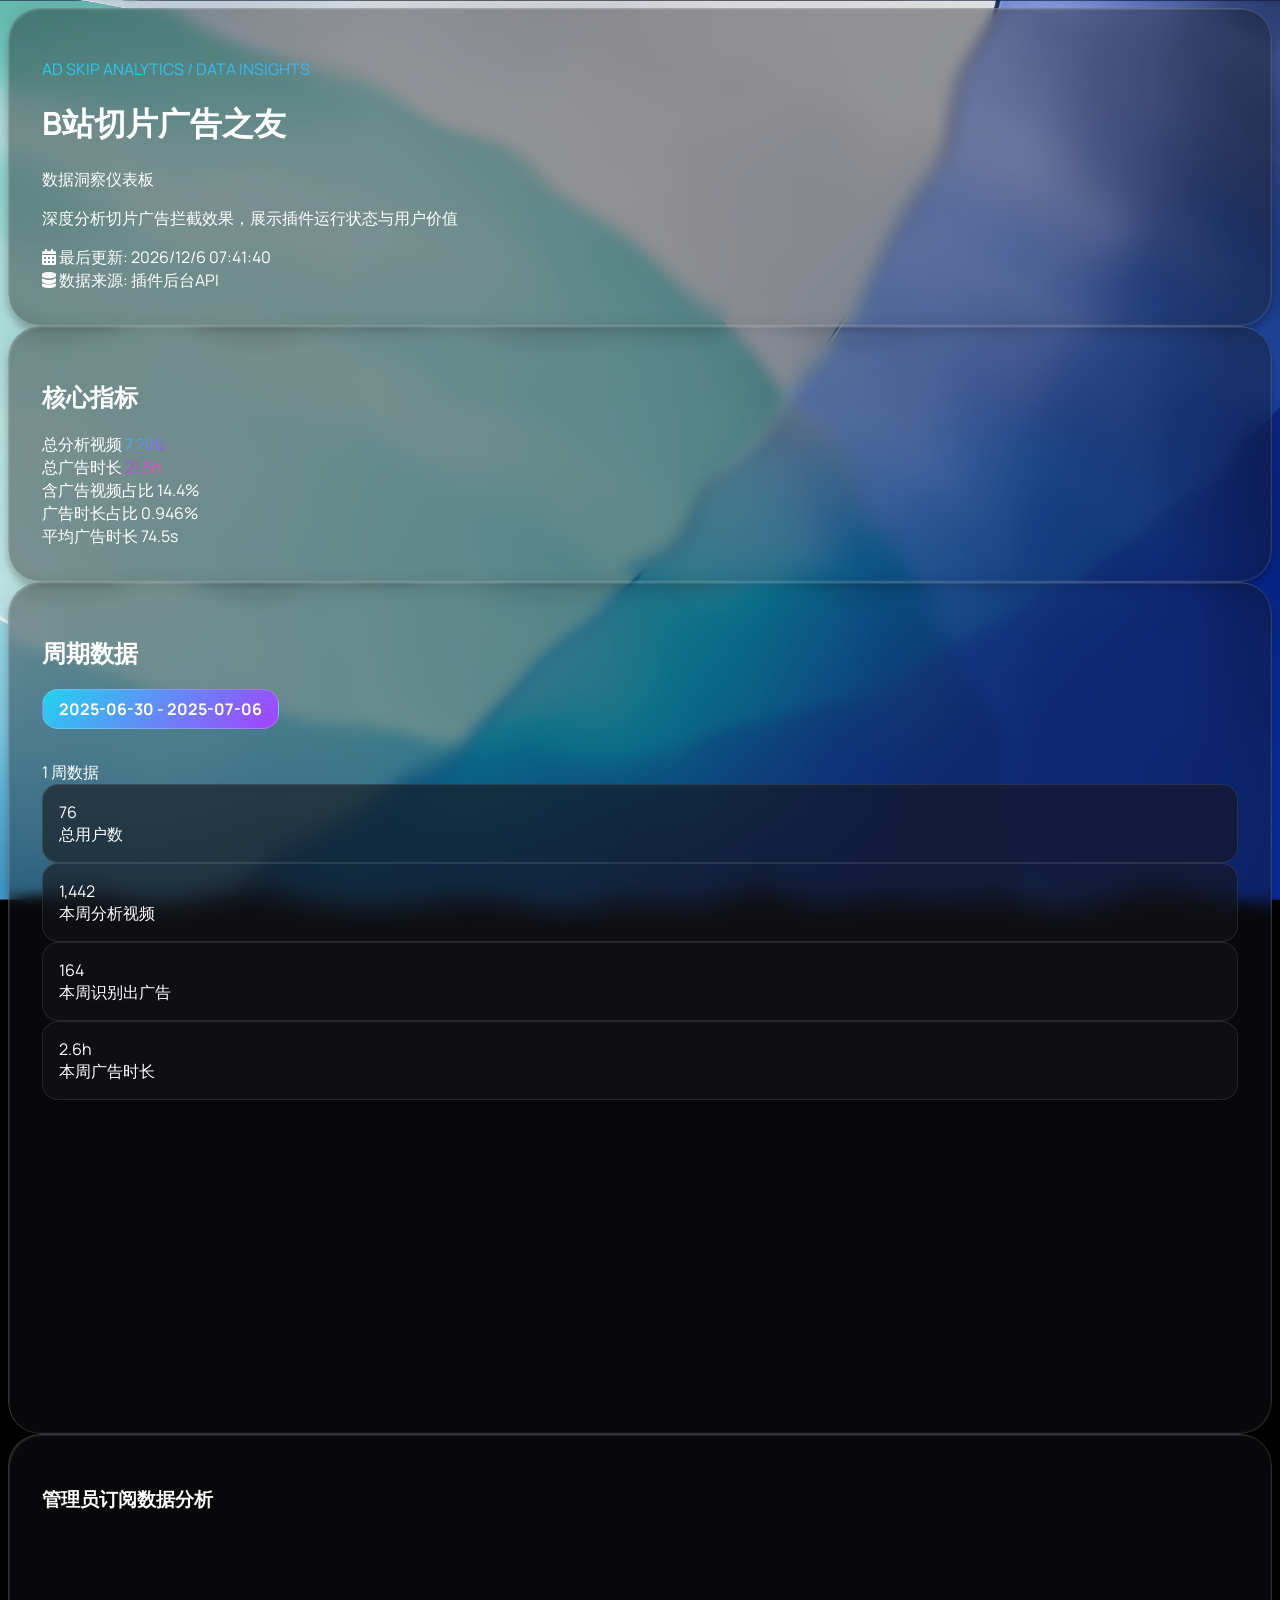
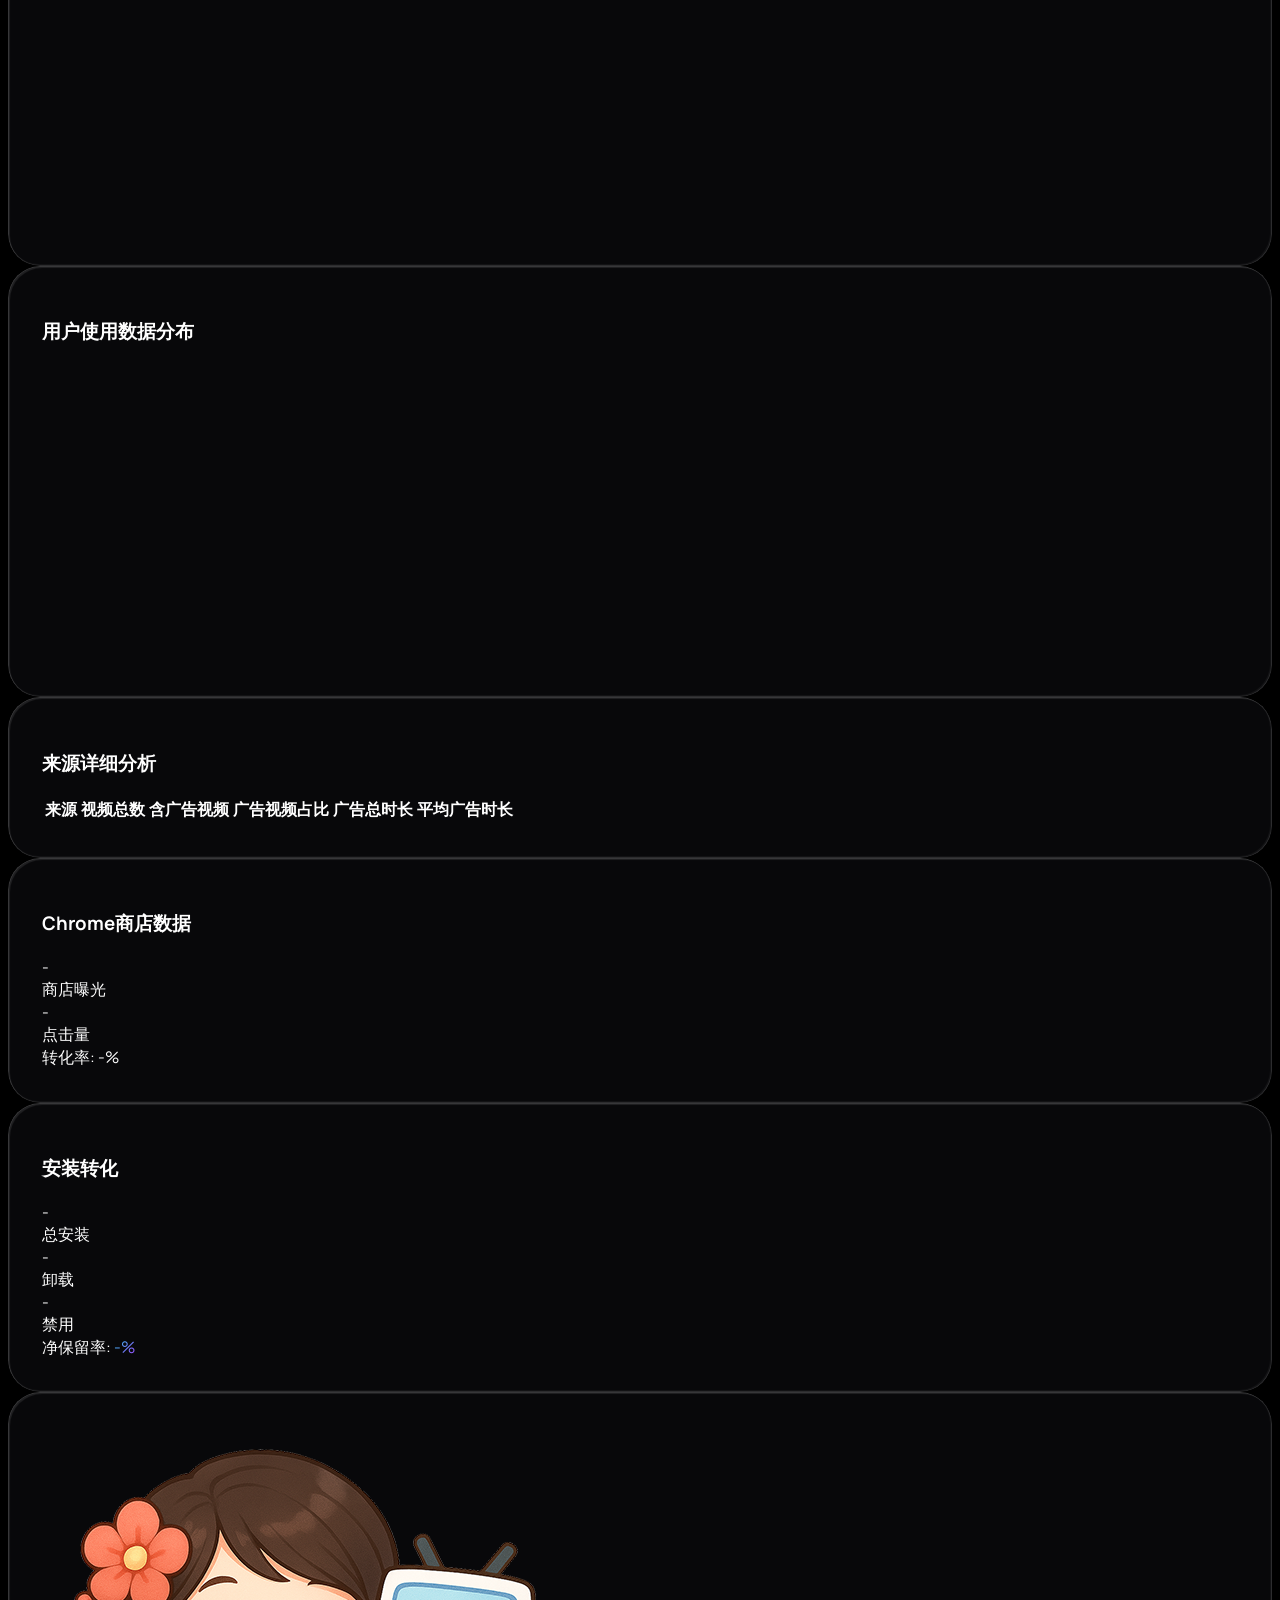
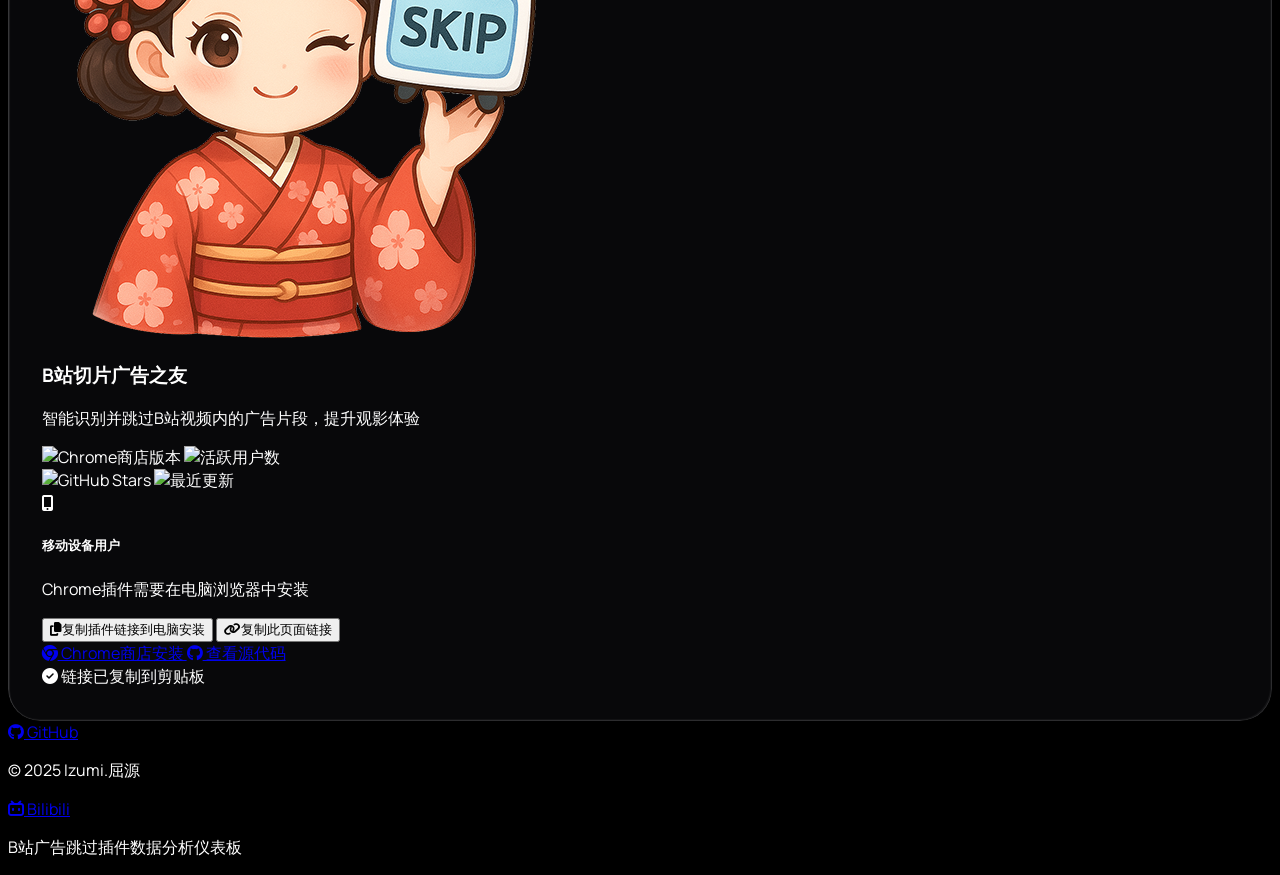
==== adskip_analyze.html @ 67aa92f1 "提交一个数据分析的初版网站" ====
<!DOCTYPE html>
<html lang="zh-CN">
<head>
    <meta charset="UTF-8">
    <meta name="viewport" content="width=device-width, initial-scale=1.0">
    <title>B站广告跳过插件 - 数据分析仪表板</title>
    <meta name="description" content="B站广告跳过插件的数据分析与效果展示">
    <!-- For modern browsers and tab icons -->
    <link rel="icon" href="head.png" type="image/png">

    <!-- For iOS "Add to Home Screen" -->
    <link rel="apple-touch-icon" href="head.png">

    <!-- Google Fonts: Manrope -->
    <link rel="preconnect" href="https://fonts.googleapis.com">
    <link rel="preconnect" href="https://fonts.gstatic.com" crossorigin>
    <link href="https://fonts.googleapis.com/css2?family=Manrope:wght@400;700;800&display=swap" rel="stylesheet">

    <!-- TailwindCSS 3.0+ CDN -->
    <script src="https://cdn.tailwindcss.com"></script>

    <!-- Font Awesome 6.4.0 -->
    <link rel="stylesheet" href="https://cdnjs.cloudflare.com/ajax/libs/font-awesome/6.4.0/css/all.min.css">

    <!-- Apache ECharts 5 -->
    <script src="https://cdn.jsdelivr.net/npm/echarts@5.6.0/dist/echarts.min.js"></script>

    <style>
        /* --- Base Styles & Theme --- */
        :root {
            --apple-gradient: linear-gradient(135deg, #22D3EE 0%, #A541FF 100%);
            --apple-gradient-alt: linear-gradient(135deg, #A541FF 0%, #FF54A2 100%);
        }

        html {
            scroll-behavior: smooth;
        }

        body {
            font-family: 'Manrope', 'PingFang SC', 'Microsoft YaHei', sans-serif;
            background-color: #000;
            color: #fff;
            background-image: url('media/Comfy-UI-Output-4-1.png');
            background-size: cover;
            background-position: center center;
            background-attachment: fixed;
            overflow-x: hidden;
        }

        /* Gradient Text */
        .gradient-text {
            background: var(--apple-gradient);
            -webkit-background-clip: text;
            background-clip: text;
            -webkit-text-fill-color: transparent;
        }
        .gradient-text-alt {
            background: var(--apple-gradient-alt);
            -webkit-background-clip: text;
            background-clip: text;
            -webkit-text-fill-color: transparent;
        }

        /* --- Liquid Glass Card Styles --- */
        .liquidGlass-wrapper {
            position: relative;
            display: flex;
            overflow: hidden;
            padding: 0.6rem;
            border-radius: 2rem;
            box-shadow: 0 6px 6px rgba(0, 0, 0, 0.2), 0 0 20px rgba(0, 0, 0, 0.1);
            transition: all 0.4s cubic-bezier(0.175, 0.885, 0.32, 1.5);
            height: 100%;
        }

        /* 仅对插件下载区域添加点击指针 */
        .liquidGlass-wrapper.clickable {
            cursor: pointer;
        }

        .liquidGlass-wrapper:hover {
            transform: scale(1.02);
            box-shadow: 0 10px 10px rgba(0, 0, 0, 0.2), 0 0 40px rgba(0, 0, 0, 0.1);
        }

        .liquidGlass-effect {
            position: absolute;
            z-index: 0;
            inset: 0;
            backdrop-filter: blur(8px);
            filter: url(#glass-distortion);
        }

        .liquidGlass-tint {
            position: absolute;
            z-index: 1;
            inset: 0;
            background: rgba(20, 20, 25, 0.4);
            border: 1px solid rgba(255, 255, 255, 0.1);
            border-radius: inherit;
        }

        .liquidGlass-shine {
            position: absolute;
            z-index: 2;
            inset: 0;
            border-radius: inherit;
            box-shadow: inset 2px 2px 1px 0 rgba(255, 255, 255, 0.1), inset -1px -1px 1px 1px rgba(255, 255, 255, 0.05);
        }

        .liquidGlass-content {
            position: relative;
            z-index: 3;
            width: 100%;
            padding: 1.5rem;
        }

        /* Chart Container */
        .chart-container {
            position: relative;
            height: 300px;
            width: 100%;
        }

        /* Custom Scrollbar */
        ::-webkit-scrollbar {
            width: 8px;
        }
        ::-webkit-scrollbar-track {
            background: rgba(0,0,0,0.2);
        }
        ::-webkit-scrollbar-thumb {
            background: rgba(255, 255, 255, 0.2);
            border-radius: 4px;
        }
        ::-webkit-scrollbar-thumb:hover {
            background: rgba(255, 255, 255, 0.3);
        }

        /* Week Timeline */
        .week-timeline {
            display: flex;
            align-items: center;
            gap: 1rem;
            margin-bottom: 2rem;
        }

        .week-item {
            padding: 0.5rem 1rem;
            border-radius: 1rem;
            cursor: pointer;
            transition: all 0.3s ease;
            background: rgba(255, 255, 255, 0.1);
            border: 1px solid rgba(255, 255, 255, 0.2);
        }

        .week-item.active {
            background: var(--apple-gradient);
            color: white;
            font-weight: bold;
        }

        .week-item:hover {
            background: rgba(255, 255, 255, 0.2);
        }

        /* Insights */
        .insight-card {
            background: rgba(20, 20, 25, 0.6);
            border: 1px solid rgba(255, 255, 255, 0.1);
            border-radius: 1rem;
            padding: 1rem;
            backdrop-filter: blur(10px);
        }
    </style>
</head>
<body class="antialiased">
    <!-- SVG Filter for Glass Effect -->
    <svg style="display: none">
        <filter id="glass-distortion">
            <feTurbulence type="fractalNoise" baseFrequency="0.01 0.01" numOctaves="1" seed="5"/>
            <feGaussianBlur stdDeviation="3" result="softMap"/>
            <feDisplacementMap in="SourceGraphic" in2="softMap" scale="50" xChannelSelector="R" yChannelSelector="G"/>
        </filter>
    </svg>

    <!-- Main Container -->
    <main class="w-full min-h-screen p-4 sm:p-6 md:p-8">
        <div class="max-w-screen-2xl mx-auto">

            <!-- Bento Grid Layout -->
            <div class="grid grid-cols-12 gap-6 auto-rows-[minmax(100px,_auto)]">

                <!-- Hero Section -->
                <div class="col-span-12 md:col-span-8">
                    <div class="liquidGlass-wrapper">
                        <div class="liquidGlass-effect"></div>
                        <div class="liquidGlass-tint"></div>
                        <div class="liquidGlass-shine"></div>
                        <div class="liquidGlass-content flex flex-col justify-center">
                            <p class="font-bold gradient-text text-lg">AD SKIP ANALYTICS / DATA INSIGHTS</p>
                            <h1 class="text-4xl md:text-6xl font-extrabold my-4 tracking-tighter">B站切片广告之友</h1>
                            <p class="text-xl md:text-2xl font-bold text-white/80">数据洞察仪表板</p>
                            <p class="mt-4 text-white/60 text-base leading-relaxed">
                                深度分析切片广告拦截效果，展示插件运行状态与用户价值
                            </p>
                            <div class="mt-6 flex flex-wrap gap-4 text-sm text-white/70">
                                <div class="flex items-center">
                                    <i class="fas fa-calendar-alt mr-2"></i>
                                    <span>最后更新: <span id="last-update"></span></span>
                                </div>
                                <div class="flex items-center">
                                    <i class="fas fa-database mr-2"></i>
                                    <span>数据来源: 插件后台API</span>
                                </div>
                            </div>
                        </div>
                    </div>
                </div>

                <!-- Key Metrics Summary -->
                <div class="col-span-12 md:col-span-4">
                    <div class="liquidGlass-wrapper">
                        <div class="liquidGlass-effect"></div>
                        <div class="liquidGlass-tint"></div>
                        <div class="liquidGlass-shine"></div>
                        <div class="liquidGlass-content">
                            <h2 class="text-2xl font-bold mb-4">核心指标</h2>
                            <div class="space-y-4">
                                <div class="flex justify-between items-center">
                                    <span class="text-white/70">总分析视频</span>
                                    <span class="text-2xl font-bold gradient-text" id="total-videos">-</span>
                                </div>
                                <div class="flex justify-between items-center">
                                    <span class="text-white/70">总广告时长</span>
                                    <span class="text-2xl font-bold gradient-text-alt" id="time-saved">-</span>
                                </div>
                                <div class="flex justify-between items-center">
                                    <span class="text-white/70">含广告视频占比</span>
                                    <span class="text-2xl font-bold text-red-400" id="ad-video-ratio">-</span>
                                </div>
                                <div class="flex justify-between items-center">
                                    <span class="text-white/70">广告时长占比</span>
                                    <span class="text-2xl font-bold text-orange-400" id="ad-time-ratio">-</span>
                                </div>
                                <div class="flex justify-between items-center">
                                    <span class="text-white/70">平均广告时长</span>
                                    <span class="text-2xl font-bold text-white" id="avg-duration">-</span>
                                </div>
                            </div>
                        </div>
                    </div>
                </div>

                <!-- Week Timeline -->
                <div class="col-span-12">
                    <div class="liquidGlass-wrapper">
                        <div class="liquidGlass-effect"></div>
                        <div class="liquidGlass-tint"></div>
                        <div class="liquidGlass-shine"></div>
                        <div class="liquidGlass-content">
                            <h2 class="text-2xl font-bold mb-4">周期数据</h2>

                            <!-- Week Selection -->
                            <div class="flex items-center justify-between mb-4">
                                <div class="week-timeline" id="week-timeline">
                                    <!-- Week items will be generated by JavaScript -->
                                </div>
                                <div class="text-sm text-white/60">
                                    <span id="total-weeks-info">-</span> 周数据
                                </div>
                            </div>

                            <!-- Weekly Metrics -->
                            <div class="grid grid-cols-1 md:grid-cols-4 gap-4 mb-6">
                                <div class="insight-card text-center">
                                    <div class="text-2xl font-bold text-cyan-300" id="current-users">-</div>
                                    <div class="text-white/70 text-sm">总用户数</div>
                                </div>
                                <div class="insight-card text-center">
                                    <div class="text-2xl font-bold text-fuchsia-300" id="weekly-videos">-</div>
                                    <div class="text-white/70 text-sm">本周分析视频</div>
                                </div>
                                <div class="insight-card text-center">
                                    <div class="text-2xl font-bold text-amber-300" id="weekly-ads">-</div>
                                    <div class="text-white/70 text-sm">本周识别出广告</div>
                                </div>
                                <div class="insight-card text-center">
                                    <div class="text-2xl font-bold text-green-300" id="weekly-saved-time">-</div>
                                    <div class="text-white/70 text-sm">本周广告时长</div>
                                </div>
                            </div>

                            <!-- Weekly Trend Chart -->
                            <div class="chart-container" id="weeklyTrendChart" style="height: 300px;">
                                <!-- Chart will be generated by JavaScript -->
                            </div>
                        </div>
                    </div>
                </div>

                <!-- Sources Analysis Chart -->
                <div class="col-span-12 md:col-span-8">
                    <div class="liquidGlass-wrapper">
                        <div class="liquidGlass-effect"></div>
                        <div class="liquidGlass-tint"></div>
                        <div class="liquidGlass-shine"></div>
                        <div class="liquidGlass-content">
                            <h3 class="text-2xl font-bold mb-4">管理员订阅数据分析</h3>
                            <div class="chart-container">
                                <div id="sourceChart" style="width: 100%; height: 300px;"></div>
                            </div>
                        </div>
                    </div>
                </div>

                <!-- Ad Distribution -->
                <div class="col-span-12 md:col-span-4">
                    <div class="liquidGlass-wrapper">
                        <div class="liquidGlass-effect"></div>
                        <div class="liquidGlass-tint"></div>
                        <div class="liquidGlass-shine"></div>
                        <div class="liquidGlass-content">
                            <h3 class="text-2xl font-bold mb-4">用户使用数据分布</h3>
                            <div class="chart-container">
                                <div id="adDistributionChart" style="width: 100%; height: 300px;"></div>
                            </div>
                        </div>
                    </div>
                </div>

                <!-- Source Details Table -->
                <div class="col-span-12">
                    <div class="liquidGlass-wrapper">
                        <div class="liquidGlass-effect"></div>
                        <div class="liquidGlass-tint"></div>
                        <div class="liquidGlass-shine"></div>
                        <div class="liquidGlass-content">
                            <h3 class="text-2xl font-bold mb-4">来源详细分析</h3>

                            <!-- Desktop Table -->
                            <div class="hidden md:block overflow-x-auto">
                                <table class="w-full">
                                    <thead>
                                        <tr class="border-b border-white/20">
                                            <th class="text-left py-3 px-4 text-white/70 font-medium">来源</th>
                                            <th class="text-right py-3 px-4 text-white/70 font-medium">视频总数</th>
                                            <th class="text-right py-3 px-4 text-white/70 font-medium">含广告视频</th>
                                            <th class="text-right py-3 px-4 text-white/70 font-medium">广告视频占比</th>
                                            <th class="text-right py-3 px-4 text-white/70 font-medium">广告总时长</th>
                                            <th class="text-right py-3 px-4 text-white/70 font-medium">平均广告时长</th>
                                        </tr>
                                    </thead>
                                    <tbody id="source-table-body">
                                        <!-- Table data will be generated by JavaScript -->
                                    </tbody>
                                </table>
                            </div>

                            <!-- Mobile Cards -->
                            <div class="md:hidden space-y-4" id="source-cards-mobile">
                                <!-- Mobile cards will be generated by JavaScript -->
                            </div>
                        </div>
                    </div>
                </div>

                <!-- Operations Data -->
                <div class="col-span-12 md:col-span-6">
                    <div class="liquidGlass-wrapper">
                        <div class="liquidGlass-effect"></div>
                        <div class="liquidGlass-tint"></div>
                        <div class="liquidGlass-shine"></div>
                        <div class="liquidGlass-content">
                            <h3 class="text-2xl font-bold mb-4">Chrome商店数据</h3>
                            <div class="grid grid-cols-2 gap-4">
                                <div class="text-center">
                                    <div class="text-3xl font-bold text-cyan-300" id="store-impressions">-</div>
                                    <div class="text-white/70 text-sm">商店曝光</div>
                                </div>
                                <div class="text-center">
                                    <div class="text-3xl font-bold text-fuchsia-300" id="store-clicks">-</div>
                                    <div class="text-white/70 text-sm">点击量</div>
                                    <div class="text-xs text-white/50 mt-1" id="click-rate">转化率: -%</div>
                                </div>
                            </div>
                        </div>
                    </div>
                </div>

                <!-- Installation Data -->
                <div class="col-span-12 md:col-span-6">
                    <div class="liquidGlass-wrapper">
                        <div class="liquidGlass-effect"></div>
                        <div class="liquidGlass-tint"></div>
                        <div class="liquidGlass-shine"></div>
                        <div class="liquidGlass-content">
                            <h3 class="text-2xl font-bold mb-4">安装转化</h3>
                            <div class="grid grid-cols-3 gap-4">
                                <div class="text-center">
                                    <div class="text-2xl font-bold text-green-400" id="total-installs">-</div>
                                    <div class="text-white/70 text-xs">总安装</div>
                                </div>
                                <div class="text-center">
                                    <div class="text-2xl font-bold text-red-400" id="total-uninstalls">-</div>
                                    <div class="text-white/70 text-xs">卸载</div>
                                </div>
                                <div class="text-center">
                                    <div class="text-2xl font-bold text-yellow-400" id="total-disabled">-</div>
                                    <div class="text-white/70 text-xs">禁用</div>
                                </div>
                            </div>
                            <div class="mt-4 text-center">
                                <div class="text-lg font-bold text-white">净保留率: <span class="gradient-text" id="retention-rate">-%</span></div>
                            </div>
                        </div>
                    </div>
                </div>

                <!-- Plugin Download Section -->
                <div class="col-span-12">
                    <div class="liquidGlass-wrapper clickable">
                        <div class="liquidGlass-effect"></div>
                        <div class="liquidGlass-tint"></div>
                        <div class="liquidGlass-shine"></div>
                        <div class="liquidGlass-content">
                            <div class="grid grid-cols-1 lg:grid-cols-2 gap-8 items-center">
                                <!-- Plugin Icon & Info -->
                                <div class="flex flex-col lg:flex-row lg:items-start gap-6">
                                    <!-- Icon -->
                                    <div class="flex-shrink-0 text-center lg:text-left">
                                        <img src="adskip.png" alt="B站切片广告之友插件图标" class="w-24 h-24 mx-auto lg:mx-0 rounded-lg shadow-lg">
                                    </div>

                                    <!-- Text Content -->
                                    <div class="flex-1 text-center lg:text-left">
                                        <h3 class="text-2xl font-bold text-white mb-2">B站切片广告之友</h3>
                                        <p class="text-white/70 text-base mb-4">智能识别并跳过B站视频内的广告片段，提升观影体验</p>

                                        <!-- Dynamic Badges -->
                                        <div class="flex flex-wrap justify-center lg:justify-start gap-2 mb-3">
                                            <img src="https://img.shields.io/chrome-web-store/v/dicbndgaokkkafcehlfmkllbipeekfhi?label=版本&color=blue&style=flat-square" alt="Chrome商店版本" class="h-5 opacity-80">
                                            <img src="https://img.shields.io/chrome-web-store/users/dicbndgaokkkafcehlfmkllbipeekfhi?label=用户&color=green&style=flat-square" alt="活跃用户数" class="h-5 opacity-80">
                                        </div>
                                        <div class="flex flex-wrap justify-center lg:justify-start gap-2">
                                            <img src="https://img.shields.io/github/stars/OtokoNoIzumi/adskip?color=yellow&label=Stars&style=flat-square" alt="GitHub Stars" class="h-5 opacity-80">
                                            <img src="https://img.shields.io/github/last-commit/OtokoNoIzumi/adskip?label=更新&color=blue&style=flat-square" alt="最近更新" class="h-5 opacity-80">
                                        </div>
                                    </div>
                                </div>

                                <!-- Download Actions -->
                                <div class="space-y-4 max-w-md mx-auto lg:mx-0">
                                    <!-- Mobile Guide -->
                                    <div id="mobile-guide" class="hidden p-4 bg-blue-500/20 border border-blue-400/30 rounded-xl">
                                        <div class="flex items-start">
                                            <i class="fas fa-mobile-alt text-blue-400 mt-1 mr-3"></i>
                                            <div class="flex-1">
                                                <h5 class="font-semibold text-blue-300 mb-2">移动设备用户</h5>
                                                <p class="text-sm text-blue-200 mb-3">Chrome插件需要在电脑浏览器中安装</p>
                                                <div class="space-y-2">
                                                    <button onclick="copyPluginURL()" class="w-full text-left text-sm text-blue-300 hover:text-blue-200 transition-colors">
                                                        <i class="fas fa-copy mr-2"></i>复制插件链接到电脑安装
                                                    </button>
                                                    <button onclick="copyCurrentURL()" class="w-full text-left text-sm text-blue-300 hover:text-blue-200 transition-colors">
                                                        <i class="fas fa-link mr-2"></i>复制此页面链接
                                                    </button>
                                                </div>
                                            </div>
                                        </div>
                                    </div>

                                    <!-- Download Buttons -->
                                    <div class="space-y-3">
                                        <a href="https://chromewebstore.google.com/detail/dicbndgaokkkafcehlfmkllbipeekfhi?utm_source=adskip-data" target="_blank"
                                           class="w-full flex items-center justify-center px-6 py-3 bg-gradient-to-r from-blue-500 to-purple-600 text-white rounded-xl font-medium transition-all duration-300 hover:scale-105 hover:shadow-lg">
                                            <i class="fab fa-chrome mr-3"></i>
                                            Chrome商店安装
                                        </a>
                                        <a href="https://github.com/OtokoNoIzumi/adskip" target="_blank"
                                           class="w-full flex items-center justify-center px-6 py-3 bg-white/10 border border-white/20 text-white rounded-xl font-medium transition-all duration-300 hover:bg-white/20 hover:scale-105">
                                            <i class="fab fa-github mr-3"></i>
                                            查看源代码
                                        </a>
                                    </div>

                                    <!-- Success Message -->
                                    <div id="copy-success" class="hidden p-3 bg-green-500/20 border border-green-400/30 rounded-lg text-center">
                                        <i class="fas fa-check-circle text-green-400 mr-2"></i>
                                        <span class="text-green-300 text-sm">链接已复制到剪贴板</span>
                                    </div>
                                </div>
                            </div>
                        </div>
                    </div>
                </div>

                <!-- Footer -->
                <div class="col-span-12 mt-8 text-center text-white/50">
                    <div class="flex justify-center items-center space-x-6">
                        <a href="https://otokonoizumi.github.io" target="_blank" class="hover:text-white transition-colors">
                            <i class="fab fa-github mr-1"></i> GitHub
                        </a>
                        <p>&copy; 2025 Izumi.屈源</p>
                        <a href="https://space.bilibili.com/82205" target="_blank" class="hover:text-white transition-colors">
                            <i class="fab fa-bilibili mr-1"></i> Bilibili
                        </a>
                    </div>
                    <p class="text-sm mt-2">B站广告跳过插件数据分析仪表板</p>
                </div>
            </div>
        </div>
    </main>

        <script>
        // 全局数据存储
        let globalData = null;
        let currentWeekIndex = 0;

        // 加载数据配置文件
        async function loadData() {
            try {
                const response = await fetch('adskip_data.json');
                const data = await response.json();
                globalData = data;
                initializeDashboard();
            } catch (error) {
                console.error('Failed to load data:', error);
                // 如果加载失败，使用fallback数据
                globalData = getFallbackData();
                initializeDashboard();
            }
        }

        // 备用数据（防止JSON文件加载失败）
        function getFallbackData() {
            return {
                metadata: {
                    lastUpdated: new Date().toISOString(),
                    currentWeek: "2025-06-30",
                    totalWeeks: 1,
                    description: "B站广告跳过插件数据分析"
                },
                overview: {
                    totalAnalyzedVideos: 7206,
                    totalAdDuration: 77529,
                    totalVideoDuration: 8193118,
                    totalAdVideos: 1040,
                    adTimeRatio: 0.009462697839821177,
                    adVideoRatio: 0.1443241742991951,
                    avgAdDurationPerVideo: 74.54711538461538
                },
                operations: {
                    chromeStore: { impressions: 2789, clicks: 60, clickRate: 0.022 },
                    distribution: { totalClicks: 244, totalInstalls: 122, totalUninstalls: 19, totalDisabled: 13, installRate: 0.50, uninstallRate: 0.156, disableRate: 0.107 }
                },
                weeks: [
                    {
                        weekStart: "2025-06-30",
                        weekEnd: "2025-07-06",
                        users: { totalUsers: 76, totalChurnedUsers: 31, weeklyNewUsers: 8, weeklyChurnedUsers: 6, lowActiveUsers: 12, activeUsers: 33, freeUsers: 71, paidUsers: 4, invitedUsers: 1 },
                        requests: { weeklyTotalRequests: 82, weeklyCacheHits: 8, weeklyCacheUtilization: 0.0975609756097561, weeklyTotalRejections: 15, weeklyUniqueUsers: 14, weeklyUniqueVideos: 81 },
                        analysis: { weeklyVideosAnalyzed: 1442, weeklyAdDuration: 9316, weeklyVideoDuration: 1952242, weeklyAdVideos: 164, weeklyAdTimeRatio: 0.0047719493792265505, weeklyAdVideoRatio: 0.11373092926490985, weeklyAvgAdDuration: 56.80487804878049 }
                    }
                ],
                sources: [
                    { name: "total", displayName: "用户使用", videos: 7206, adDuration: 77529, avgDuration: 10.75, adVideos: 1040, adRatio: 0.1443241742991951, avgAdDuration: 74.55, description: "用户实际使用插件时的数据汇总" },
                    { name: "favorites", displayName: "我的收藏夹", videos: 241, adDuration: 1317, avgDuration: 5.46, adVideos: 26, adRatio: 0.108, avgAdDuration: 50.65, description: "用户收藏夹内视频的广告分析" },
                    { name: "dynamic", displayName: "我的关注动态", videos: 1150, adDuration: 6875, avgDuration: 5.98, adVideos: 51, adRatio: 0.044, avgAdDuration: 134.80, description: "关注用户动态中视频的广告分析" },
                    { name: "homepage", displayName: "我的首页推送", videos: 813, adDuration: 12483, avgDuration: 15.35, adVideos: 165, adRatio: 0.203, avgAdDuration: 75.65, description: "首页推荐视频的广告分析" }
                ],
                insights: { topAdSource: "homepage", cleanestSource: "dynamic", averageAdDuration: 74.55, totalTimeSaved: 21.54, userSatisfaction: 0.85 }
            };
        }

        // 初始化仪表板
        function initializeDashboard() {
            updateLastUpdateTime();
            updateOverviewMetrics();
            generateWeekTimeline();
            updateWeeklyMetrics();
            initializeCharts();
            generateSourceTable();
            updateOperationsData();
            initMobileDetection();
        }

        // 更新最后更新时间
        function updateLastUpdateTime() {
            const lastUpdateElement = document.getElementById('last-update');
            if (lastUpdateElement) {
                const date = new Date(globalData.metadata.lastUpdated);
                lastUpdateElement.textContent = date.toLocaleString('zh-CN');
            }
        }

        // 更新概览指标
        function updateOverviewMetrics() {
            const overview = globalData.overview;

            document.getElementById('total-videos').textContent = overview.totalAnalyzedVideos.toLocaleString();
            document.getElementById('time-saved').textContent = (overview.totalAdDuration / 3600).toFixed(1) + 'h';
            document.getElementById('ad-video-ratio').textContent = (overview.adVideoRatio * 100).toFixed(1) + '%';
            document.getElementById('ad-time-ratio').textContent = (overview.adTimeRatio * 100).toFixed(3) + '%';
            document.getElementById('avg-duration').textContent = overview.avgAdDurationPerVideo.toFixed(1) + 's';
        }

        // 生成周期时间线
        function generateWeekTimeline() {
            const timeline = document.getElementById('week-timeline');
            timeline.innerHTML = '';

            globalData.weeks.forEach((week, index) => {
                const weekItem = document.createElement('div');
                weekItem.className = `week-item ${index === currentWeekIndex ? 'active' : ''}`;
                weekItem.textContent = `${week.weekStart} - ${week.weekEnd}`;
                weekItem.onclick = () => selectWeek(index);
                timeline.appendChild(weekItem);
            });
        }

        // 选择周期
        function selectWeek(index) {
            currentWeekIndex = index;
            generateWeekTimeline();
            updateWeeklyMetrics();
        }

        // 更新周期指标
        function updateWeeklyMetrics() {
            const week = globalData.weeks[currentWeekIndex];
            if (!week) return;

            document.getElementById('current-users').textContent = week.users.totalUsers;
            document.getElementById('weekly-videos').textContent = week.analysis.weeklyVideosAnalyzed.toLocaleString();
            document.getElementById('weekly-ads').textContent = week.analysis.weeklyAdVideos;
            document.getElementById('weekly-saved-time').textContent = (week.analysis.weeklyAdDuration / 3600).toFixed(1) + 'h';

            // 更新总周数信息
            document.getElementById('total-weeks-info').textContent = globalData.weeks.length;
        }

        // 初始化图表
        function initializeCharts() {
            initSourceChart();
            initAdDistributionChart();
            initWeeklyTrendChart();
        }

        // 初始化来源分析图表
        function initSourceChart() {
            const chartDom = document.getElementById('sourceChart');
            const myChart = echarts.init(chartDom);

            // 过滤掉总数据，只显示具体来源的比例
            const filteredSources = globalData.sources.filter(s => s.name !== 'total');

            const option = {
                tooltip: {
                    trigger: 'axis',
                    axisPointer: { type: 'cross' },
                    backgroundColor: 'rgba(0,0,0,0.8)',
                    borderColor: '#555',
                    textStyle: { color: '#fff' },
                    formatter: function(params) {
                        let result = params[0].name + '<br/>';
                        params.forEach(param => {
                            const source = filteredSources[param.dataIndex];
                            if (param.seriesName === '广告占比') {
                                result += `${param.marker}${param.seriesName}: ${(source.adRatio * 100).toFixed(1)}%<br/>`;
                            } else {
                                result += `${param.marker}${param.seriesName}: ${param.value}<br/>`;
                            }
                        });
                        return result;
                    }
                },
                legend: {
                    data: ['视频数量', '含广告视频', '广告占比'],
                    textStyle: { color: '#fff' }
                },
                grid: {
                    left: '3%',
                    right: '4%',
                    bottom: '3%',
                    containLabel: true
                },
                xAxis: {
                    type: 'category',
                    data: filteredSources.map(s => s.displayName),
                    axisLabel: { color: '#fff' },
                    axisLine: { lineStyle: { color: '#555' } }
                },
                yAxis: [
                    {
                        type: 'value',
                        name: '视频数量',
                        nameTextStyle: { color: '#fff' },
                        axisLabel: { color: '#fff' },
                        axisLine: { lineStyle: { color: '#555' } },
                        splitLine: { lineStyle: { color: '#333' } }
                    },
                    {
                        type: 'value',
                        name: '广告占比 (%)',
                        nameTextStyle: { color: '#fff' },
                        axisLabel: {
                            color: '#fff',
                            formatter: '{value}%'
                        },
                        axisLine: { lineStyle: { color: '#555' } },
                        splitLine: { show: false }
                    }
                ],
                series: [
                    {
                        name: '视频数量',
                        type: 'bar',
                        yAxisIndex: 0,
                        data: filteredSources.map(s => s.videos),
                        itemStyle: {
                            color: new echarts.graphic.LinearGradient(0, 0, 0, 1, [
                                { offset: 0, color: '#22D3EE' },
                                { offset: 1, color: '#1B9CBB' }
                            ])
                        }
                    },
                    {
                        name: '含广告视频',
                        type: 'bar',
                        yAxisIndex: 0,
                        data: filteredSources.map(s => s.adVideos),
                        itemStyle: {
                            color: new echarts.graphic.LinearGradient(0, 0, 0, 1, [
                                { offset: 0, color: '#A541FF' },
                                { offset: 1, color: '#7C2AE8' }
                            ])
                        }
                    },
                    {
                        name: '广告占比',
                        type: 'line',
                        yAxisIndex: 1,
                        data: filteredSources.map(s => (s.adRatio * 100).toFixed(1)),
                        lineStyle: {
                            color: '#FF54A2',
                            width: 3
                        },
                        itemStyle: {
                            color: '#FF54A2'
                        },
                        symbol: 'circle',
                        symbolSize: 8
                    }
                ]
            };

            myChart.setOption(option);
            window.addEventListener('resize', myChart.resize);
        }

        // 初始化广告分布图表
        function initAdDistributionChart() {
            const chartDom = document.getElementById('adDistributionChart');
            const myChart = echarts.init(chartDom);

            const totalVideos = globalData.overview.totalAnalyzedVideos;
            const adVideos = globalData.overview.totalAdVideos;
            const cleanVideos = totalVideos - adVideos;

            const option = {
                tooltip: {
                    trigger: 'item',
                    backgroundColor: 'rgba(0,0,0,0.8)',
                    borderColor: '#555',
                    textStyle: { color: '#fff' },
                    formatter: function(params) {
                        return `${params.name}<br/>${params.marker}${params.value} 个视频 (${params.percent}%)`;
                    }
                },
                legend: {
                    orient: 'vertical',
                    left: '5%',
                    top: 'middle',
                    textStyle: {
                        color: '#fff',
                        fontSize: 14
                    },
                    itemGap: 15,
                    formatter: function(name) {
                        if (name === '含广告视频') {
                            return `${name}: ${((adVideos / totalVideos) * 100).toFixed(1)}%`;
                        } else {
                            return `${name}: ${((cleanVideos / totalVideos) * 100).toFixed(1)}%`;
                        }
                    }
                },
                series: [
                    {
                        name: '视频分布',
                        type: 'pie',
                        radius: ['40%', '70%'],
                        center: ['70%', '50%'],
                        avoidLabelOverlap: false,
                        itemStyle: {
                            borderRadius: 4,
                            borderColor: 'rgba(0,0,0,0.2)',
                            borderWidth: 1
                        },
                        label: {
                            show: false
                        },
                        emphasis: {
                            label: {
                                show: true,
                                fontSize: 16,
                                fontWeight: 'bold',
                                color: '#fff'
                            },
                            itemStyle: {
                                shadowBlur: 10,
                                shadowOffsetX: 0,
                                shadowColor: 'rgba(0, 0, 0, 0.5)'
                            }
                        },
                        labelLine: {
                            show: false
                        },
                        data: [
                            {
                                value: adVideos,
                                name: '含广告视频',
                                itemStyle: {
                                    color: new echarts.graphic.LinearGradient(0, 0, 0, 1, [
                                        { offset: 0, color: '#FF54A2' },
                                        { offset: 1, color: '#A541FF' }
                                    ])
                                }
                            },
                            {
                                value: cleanVideos,
                                name: '无广告视频',
                                itemStyle: {
                                    color: new echarts.graphic.LinearGradient(0, 0, 0, 1, [
                                        { offset: 0, color: '#22D3EE' },
                                        { offset: 1, color: '#1B9CBB' }
                                    ])
                                }
                            }
                        ]
                    }
                ]
            };

            myChart.setOption(option);
            window.addEventListener('resize', myChart.resize);
        }

                // 初始化周期趋势图表
        function initWeeklyTrendChart() {
            const chartContainer = document.getElementById('weeklyTrendChart');

            // 如果只有一条周数据，隐藏图表
            if (globalData.weeks.length <= 1) {
                chartContainer.style.display = 'none';
                return;
            }

            // 显示图表容器
            chartContainer.style.display = 'block';

            const chartDom = document.getElementById('weeklyTrendChart');
            const myChart = echarts.init(chartDom);

            const weeks = globalData.weeks.map(week => `${week.weekStart.substring(5)}`);

            const option = {
                tooltip: {
                    trigger: 'axis',
                    backgroundColor: 'rgba(0,0,0,0.8)',
                    borderColor: '#555',
                    textStyle: { color: '#fff' }
                },
                legend: {
                    data: ['活跃用户', '分析视频', '拦截广告'],
                    textStyle: { color: '#fff' },
                    top: 10
                },
                grid: {
                    left: '3%',
                    right: '4%',
                    bottom: '3%',
                    top: '15%',
                    containLabel: true
                },
                xAxis: {
                    type: 'category',
                    data: weeks,
                    axisLabel: { color: '#fff' },
                    axisLine: { lineStyle: { color: '#555' } }
                },
                yAxis: [
                    {
                        type: 'value',
                        name: '用户/视频',
                        nameTextStyle: { color: '#fff' },
                        axisLabel: { color: '#fff' },
                        axisLine: { lineStyle: { color: '#555' } },
                        splitLine: { lineStyle: { color: '#333' } }
                    },
                    {
                        type: 'value',
                        name: '广告数',
                        nameTextStyle: { color: '#fff' },
                        axisLabel: { color: '#fff' },
                        axisLine: { lineStyle: { color: '#555' } },
                        splitLine: { show: false }
                    }
                ],
                series: [
                    {
                        name: '活跃用户',
                        type: 'line',
                        yAxisIndex: 0,
                        data: globalData.weeks.map(week => week.users.totalUsers),
                        lineStyle: { color: '#22D3EE', width: 3 },
                        itemStyle: { color: '#22D3EE' },
                        symbol: 'circle',
                        symbolSize: 6
                    },
                    {
                        name: '分析视频',
                        type: 'line',
                        yAxisIndex: 0,
                        data: globalData.weeks.map(week => Math.round(week.analysis.weeklyVideosAnalyzed / 10)), // 缩放显示
                        lineStyle: { color: '#A541FF', width: 3 },
                        itemStyle: { color: '#A541FF' },
                        symbol: 'circle',
                        symbolSize: 6
                    },
                    {
                        name: '拦截广告',
                        type: 'line',
                        yAxisIndex: 1,
                        data: globalData.weeks.map(week => week.analysis.weeklyAdVideos),
                        lineStyle: { color: '#FF54A2', width: 3 },
                        itemStyle: { color: '#FF54A2' },
                        symbol: 'circle',
                        symbolSize: 6
                    }
                ]
            };

            myChart.setOption(option);
            window.addEventListener('resize', myChart.resize);
        }

        // 生成来源分析表格
        function generateSourceTable() {
            const tableBody = document.getElementById('source-table-body');
            const mobileCards = document.getElementById('source-cards-mobile');

            tableBody.innerHTML = '';
            mobileCards.innerHTML = '';

            globalData.sources.forEach(source => {
                const adRatioColor = source.adRatio > 0.15 ? 'text-red-400' :
                                   source.adRatio > 0.08 ? 'text-yellow-400' : 'text-green-400';

                // Desktop Table Row
                const row = document.createElement('tr');
                row.className = 'border-b border-white/10 hover:bg-white/5';
                row.innerHTML = `
                    <td class="py-3 px-4 text-white font-medium">${source.displayName}</td>
                    <td class="py-3 px-4 text-white/70 text-right">${source.videos.toLocaleString()}</td>
                    <td class="py-3 px-4 text-white/70 text-right">${source.adVideos}</td>
                    <td class="py-3 px-4 text-right">
                        <span class="${adRatioColor} font-medium">${(source.adRatio * 100).toFixed(1)}%</span>
                    </td>
                    <td class="py-3 px-4 text-white/70 text-right">${Math.round(source.adDuration / 60)} 分钟</td>
                    <td class="py-3 px-4 text-white/70 text-right">${source.avgAdDuration.toFixed(1)} 秒</td>
                `;
                tableBody.appendChild(row);

                // Mobile Card
                const card = document.createElement('div');
                card.className = 'bg-white/5 border border-white/10 rounded-xl p-4';
                card.innerHTML = `
                    <div class="flex justify-between items-center mb-3">
                        <h3 class="text-lg font-bold text-white">${source.displayName}</h3>
                        <span class="px-2 py-1 text-xs ${adRatioColor} bg-white/10 rounded-full">
                            ${(source.adRatio * 100).toFixed(1)}% 广告率
                        </span>
                    </div>
                    <div class="grid grid-cols-2 gap-3 text-sm">
                        <div class="text-center">
                            <div class="text-white/50">视频总数</div>
                            <div class="text-lg font-bold text-white">${source.videos.toLocaleString()}</div>
                        </div>
                        <div class="text-center">
                            <div class="text-white/50">含广告视频</div>
                            <div class="text-lg font-bold text-white">${source.adVideos}</div>
                        </div>
                        <div class="text-center">
                            <div class="text-white/50">广告总时长</div>
                            <div class="text-lg font-bold text-white">${Math.round(source.adDuration / 60)}分钟</div>
                        </div>
                        <div class="text-center">
                            <div class="text-white/50">平均广告时长</div>
                            <div class="text-lg font-bold text-white">${source.avgAdDuration.toFixed(1)}秒</div>
                        </div>
                    </div>
                    <div class="mt-3 text-xs text-white/60">${source.description}</div>
                `;
                mobileCards.appendChild(card);
            });
        }

        // 更新运营数据
        function updateOperationsData() {
            const ops = globalData.operations;

            document.getElementById('store-impressions').textContent = ops.chromeStore.impressions.toLocaleString();
            document.getElementById('store-clicks').textContent = ops.chromeStore.clicks.toLocaleString();
            document.getElementById('click-rate').textContent = `转化率: ${(ops.chromeStore.clickRate * 100).toFixed(1)}%`;

            document.getElementById('total-installs').textContent = ops.distribution.totalInstalls.toLocaleString();
            document.getElementById('total-uninstalls').textContent = ops.distribution.totalUninstalls.toLocaleString();
            document.getElementById('total-disabled').textContent = ops.distribution.totalDisabled.toLocaleString();

            const retentionRate = ((ops.distribution.totalInstalls - ops.distribution.totalUninstalls - ops.distribution.totalDisabled) / ops.distribution.totalInstalls * 100).toFixed(1);
            document.getElementById('retention-rate').textContent = retentionRate + '%';
        }

                // 移动端检测和插件功能
        const PLUGIN_URL = 'https://chromewebstore.google.com/detail/dicbndgaokkkafcehlfmkllbipeekfhi?utm_source=adskip-data';

        // 检测是否为移动设备
        function isMobileDevice() {
            return /Android|webOS|iPhone|iPad|iPod|BlackBerry|IEMobile|Opera Mini/i.test(navigator.userAgent);
        }

        // 复制插件URL
        function copyPluginURL() {
            if (navigator.clipboard && window.isSecureContext) {
                navigator.clipboard.writeText(PLUGIN_URL).then(() => {
                    showCopySuccess();
                }).catch(() => {
                    fallbackCopyTextToClipboard(PLUGIN_URL);
                });
            } else {
                fallbackCopyTextToClipboard(PLUGIN_URL);
            }
        }

        // 复制当前页面URL
        function copyCurrentURL() {
            const currentURL = window.location.href;

            if (navigator.clipboard && window.isSecureContext) {
                navigator.clipboard.writeText(currentURL).then(() => {
                    showCopySuccess();
                }).catch(() => {
                    fallbackCopyTextToClipboard(currentURL);
                });
            } else {
                fallbackCopyTextToClipboard(currentURL);
            }
        }

        // 显示复制成功消息
        function showCopySuccess() {
            const successElement = document.getElementById('copy-success');
            if (successElement) {
                successElement.classList.remove('hidden');
                setTimeout(() => {
                    successElement.classList.add('hidden');
                }, 3000);
            }
        }

        // 备用复制方法（兼容旧浏览器）
        function fallbackCopyTextToClipboard(text) {
            const textArea = document.createElement("textarea");
            textArea.value = text;
            textArea.style.top = "0";
            textArea.style.left = "0";
            textArea.style.position = "fixed";
            textArea.style.opacity = "0";

            document.body.appendChild(textArea);
            textArea.focus();
            textArea.select();

            try {
                const successful = document.execCommand('copy');
                if (successful) {
                    showCopySuccess();
                }
            } catch (err) {
                console.error('复制失败:', err);
            }

            document.body.removeChild(textArea);
        }

        // 初始化移动端检测
        function initMobileDetection() {
            if (isMobileDevice()) {
                const mobileGuide = document.getElementById('mobile-guide');
                if (mobileGuide) {
                    mobileGuide.classList.remove('hidden');
                }
            }
        }

        // 处理插件区域点击事件
        function handlePluginAreaClick(event) {
            // 如果点击的是链接或按钮，不阻止默认行为
            if (event.target.tagName === 'A' || event.target.tagName === 'BUTTON' || event.target.closest('a') || event.target.closest('button')) {
                return;
            }

            // 如果是移动设备，显示/隐藏移动端指南
            if (isMobileDevice()) {
                const mobileGuide = document.getElementById('mobile-guide');
                if (mobileGuide) {
                    mobileGuide.classList.toggle('hidden');
                }
            } else {
                // 桌面设备直接跳转到Chrome商店
                window.open('https://chromewebstore.google.com/detail/dicbndgaokkkafcehlfmkllbipeekfhi?utm_source=adskip-data', '_blank');
            }
        }

        // 页面加载完成后初始化
        document.addEventListener('DOMContentLoaded', function() {
            // 为插件区域添加点击事件
            const pluginArea = document.querySelector('.liquidGlass-wrapper.clickable');
            if (pluginArea) {
                pluginArea.addEventListener('click', handlePluginAreaClick);
            }
        });

        // 页面加载时开始数据加载
        window.addEventListener('load', function() {
            loadData();
        });
    </script>
</body>
</html>
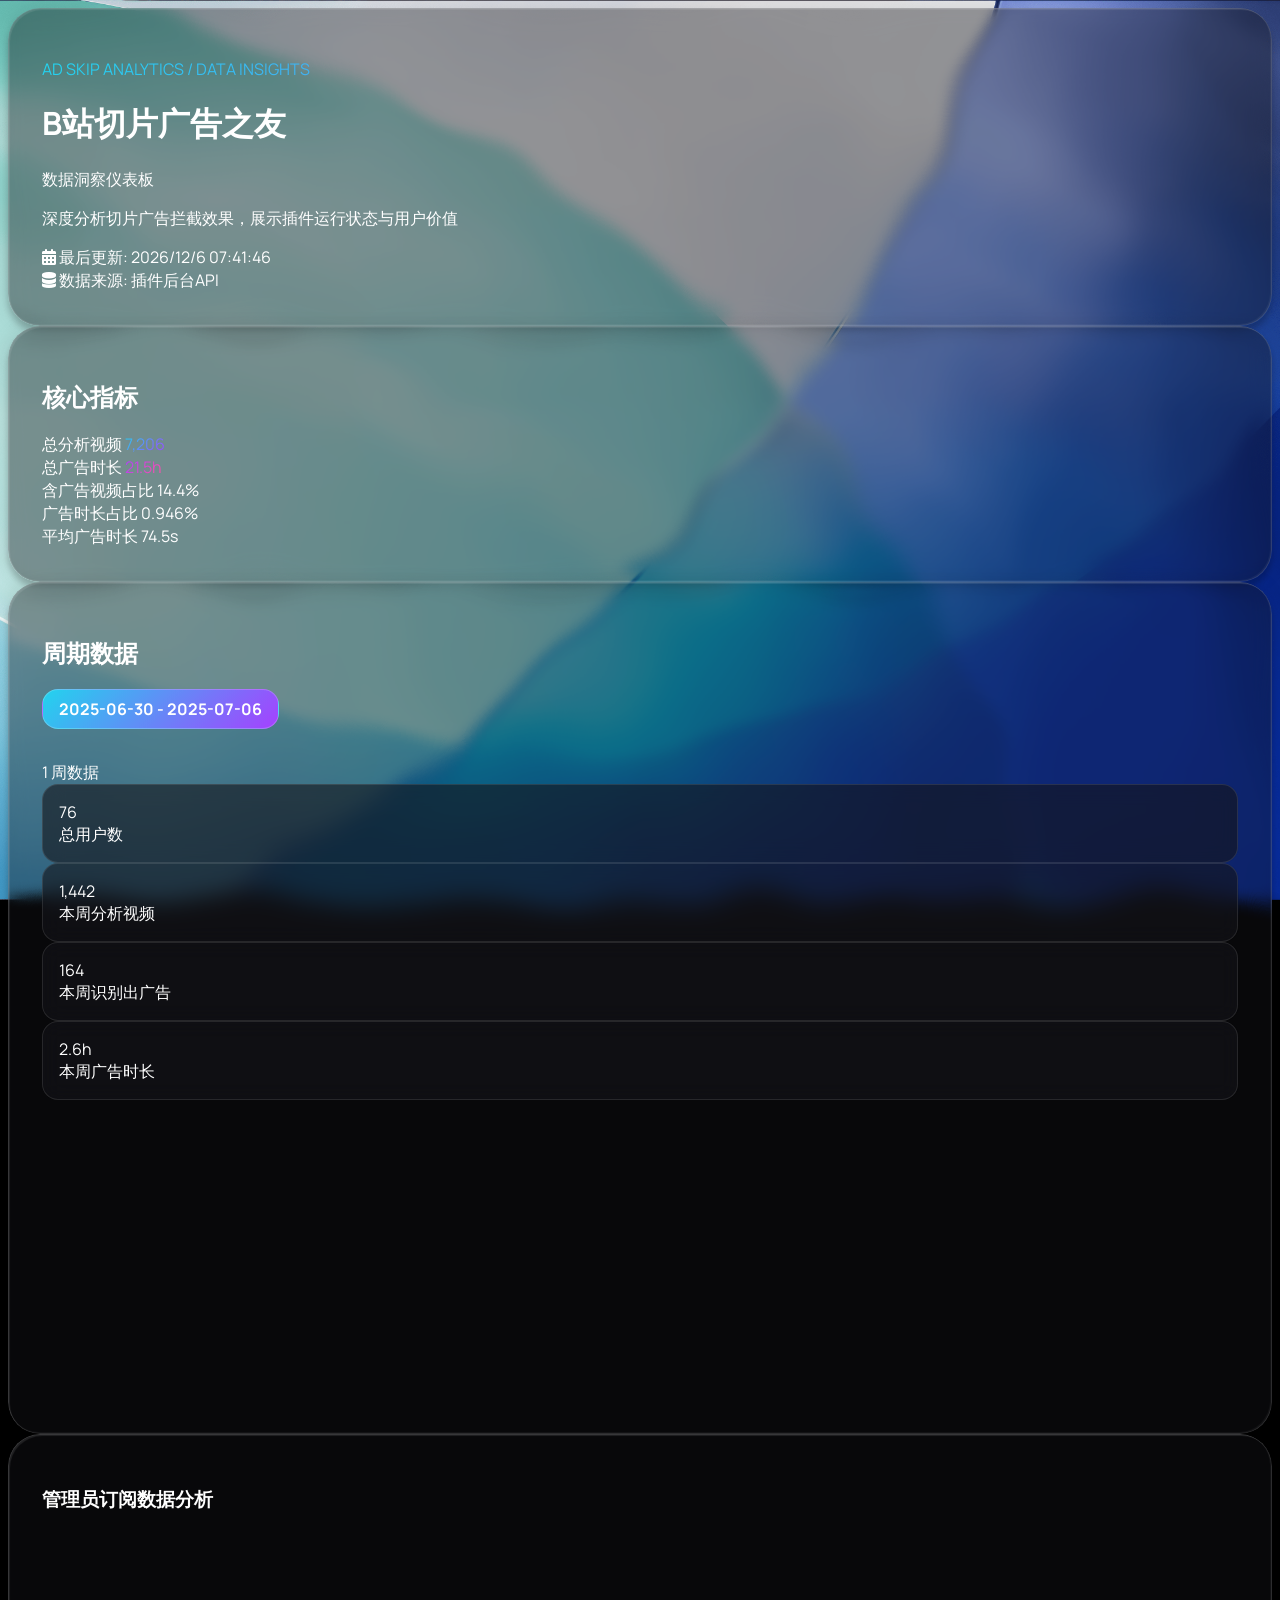
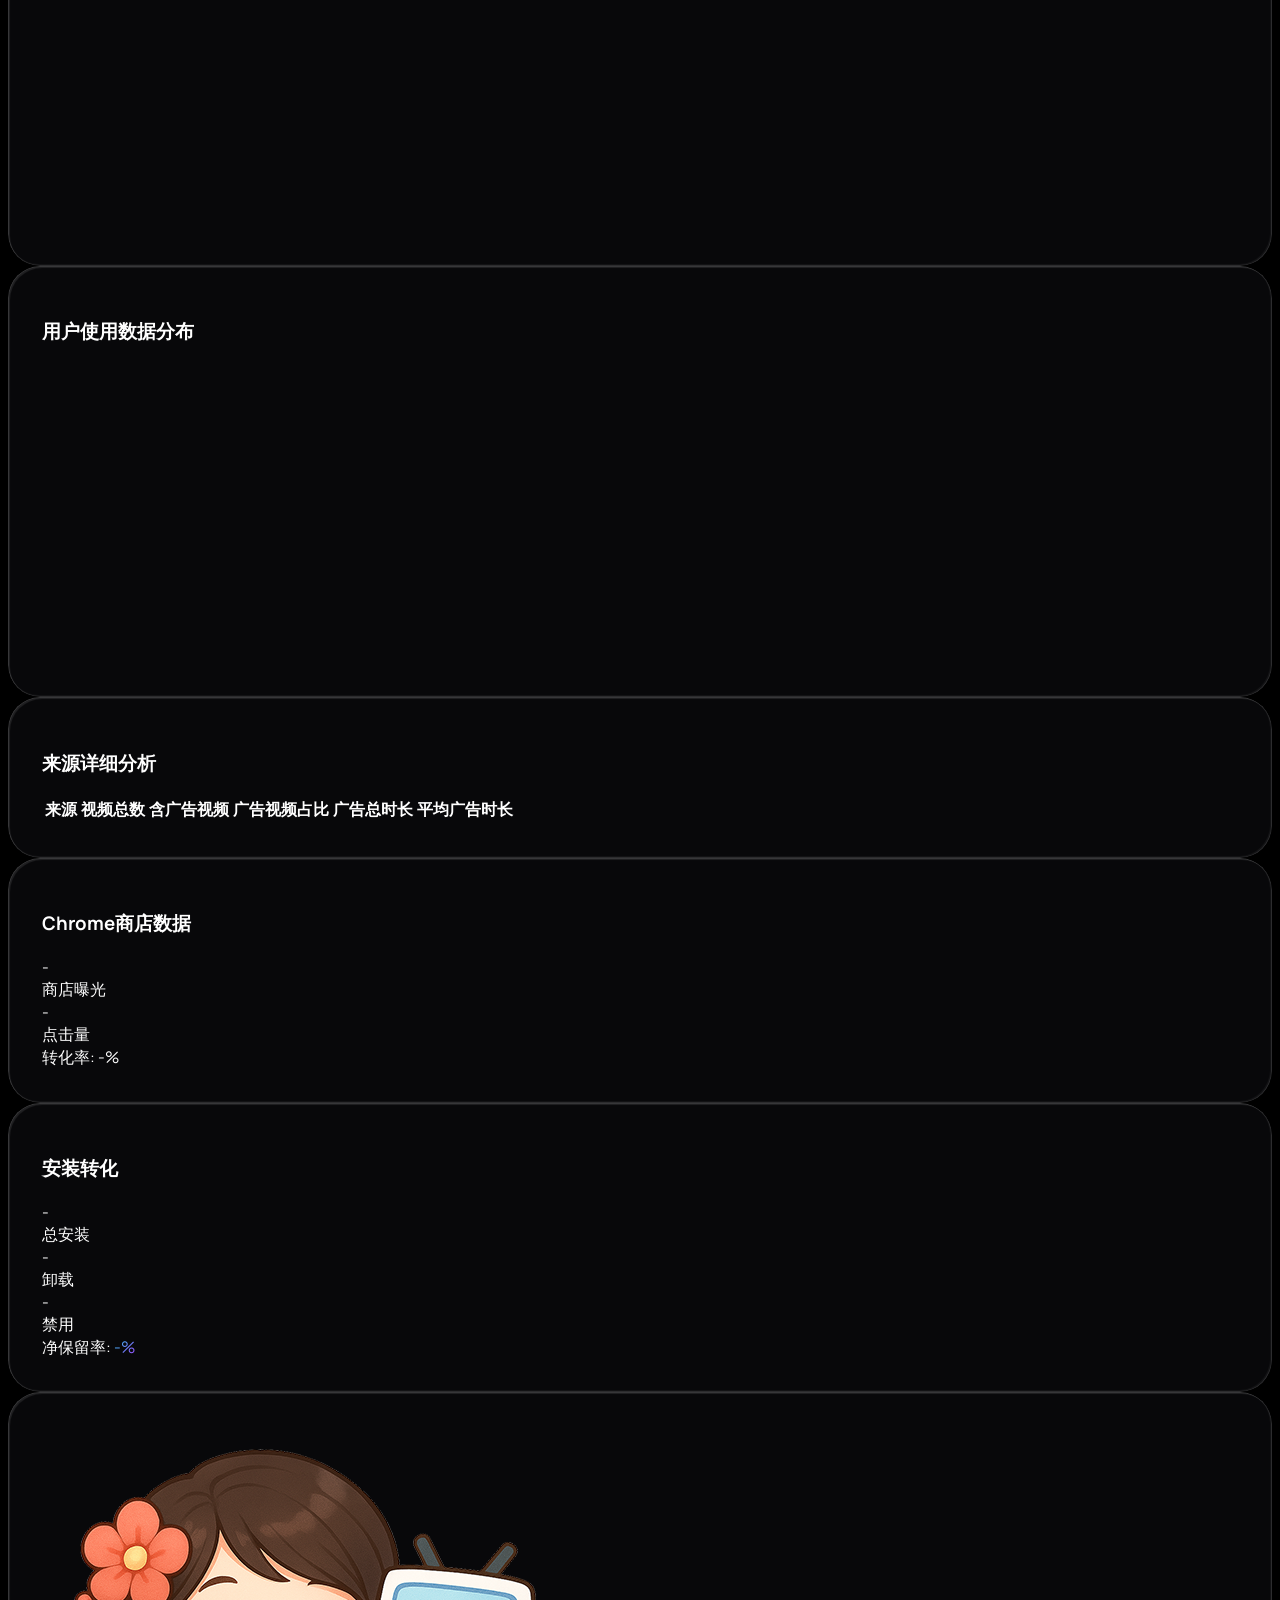
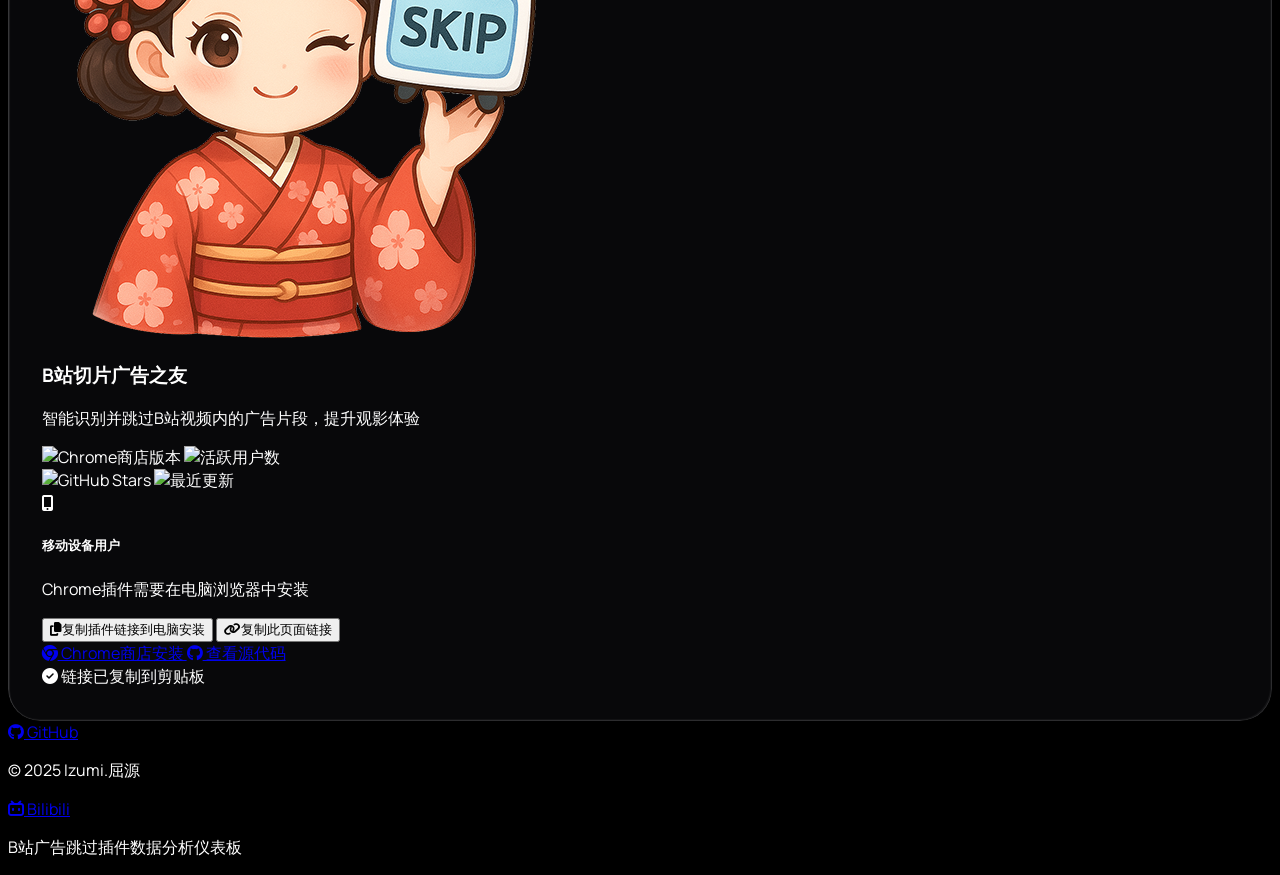
==== commit 37b1bcc0: "修正展示的格式和时间问题" ====
--- a/adskip_analyze.html
+++ b/adskip_analyze.html
@@ -532,11 +532,23 @@
             }
         }
 
+        // 获取本地时间字符串（中国人习惯的格式）
+        function getLocalTimeString() {
+            const now = new Date();
+            const year = now.getFullYear();
+            const month = String(now.getMonth() + 1).padStart(2, '0');
+            const day = String(now.getDate()).padStart(2, '0');
+            const hours = String(now.getHours()).padStart(2, '0');
+            const minutes = String(now.getMinutes()).padStart(2, '0');
+            const seconds = String(now.getSeconds()).padStart(2, '0');
+            return `${year}-${month}-${day} ${hours}:${minutes}:${seconds}`;
+        }
+
         // 备用数据（防止JSON文件加载失败）
         function getFallbackData() {
             return {
                 metadata: {
-                    lastUpdated: new Date().toISOString(),
+                    lastUpdated: getLocalTimeString(),
                     currentWeek: "2025-06-30",
                     totalWeeks: 1,
                     description: "B站广告跳过插件数据分析"
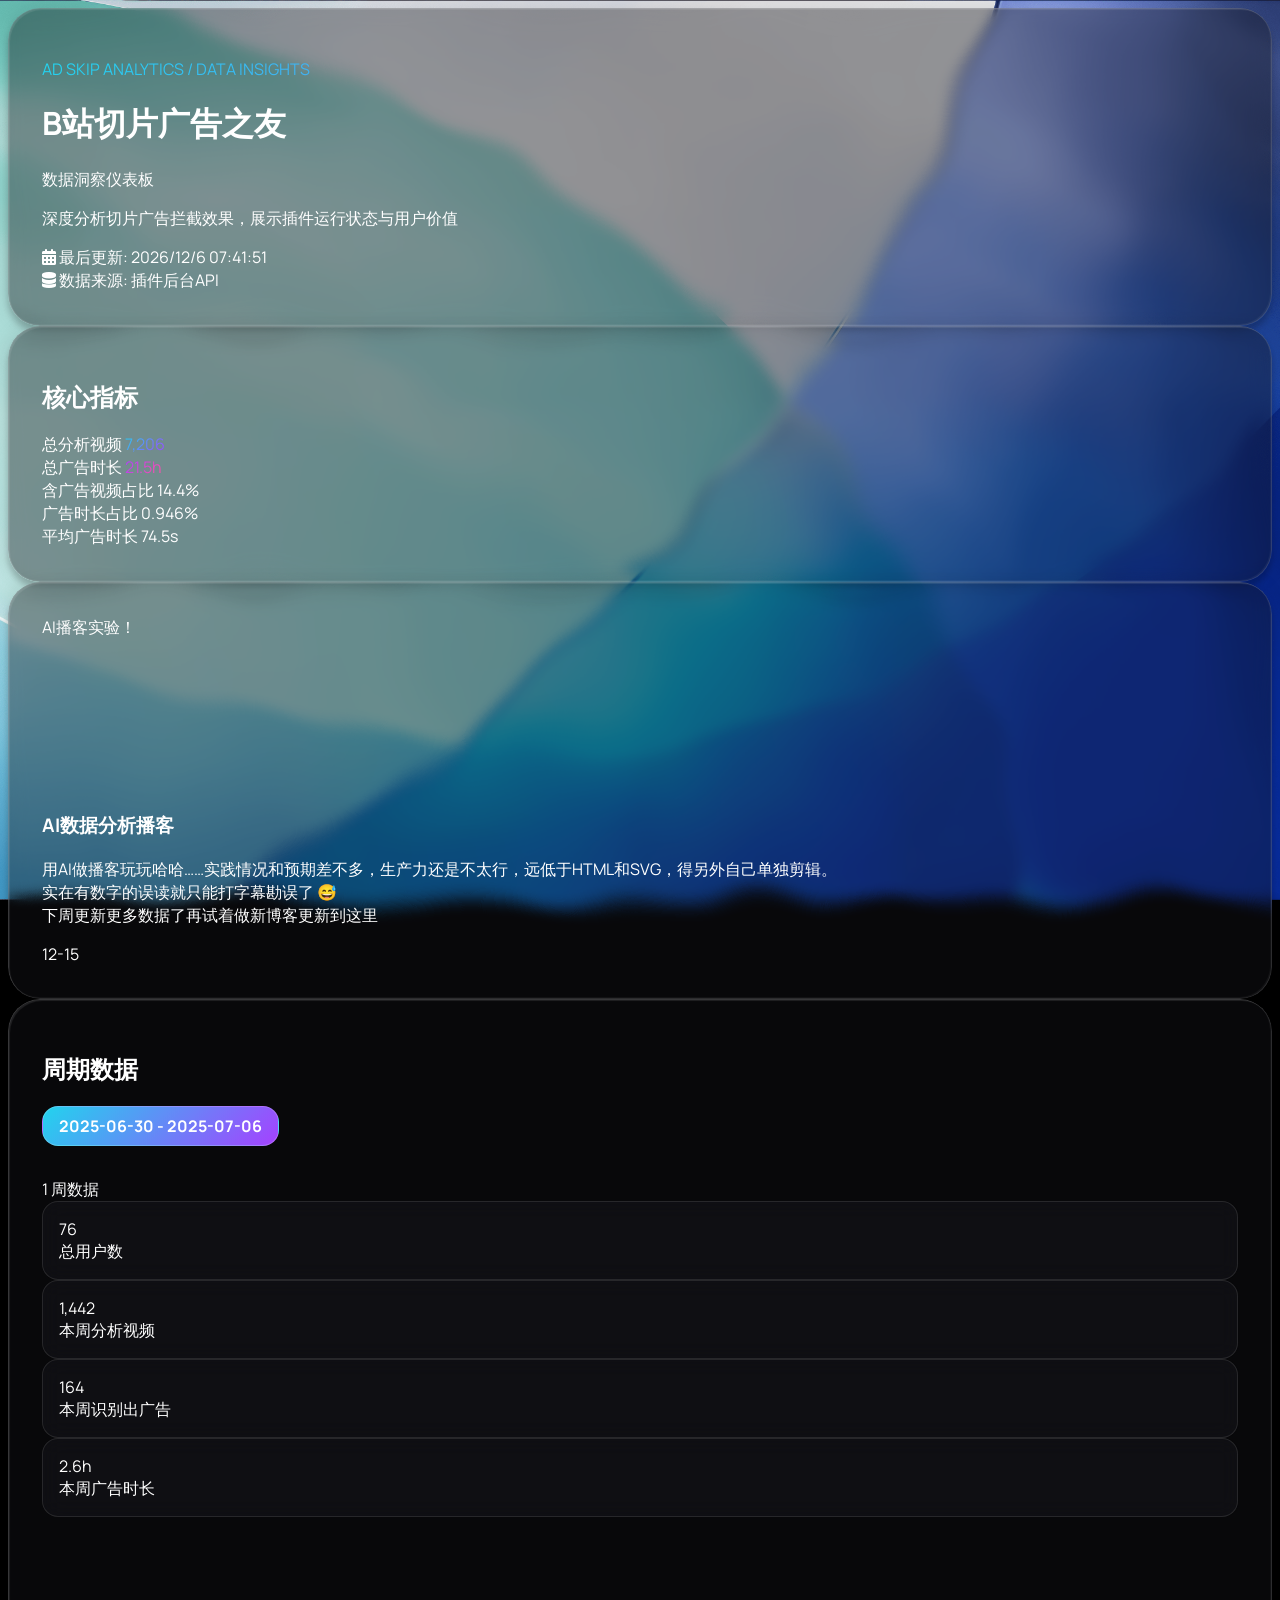
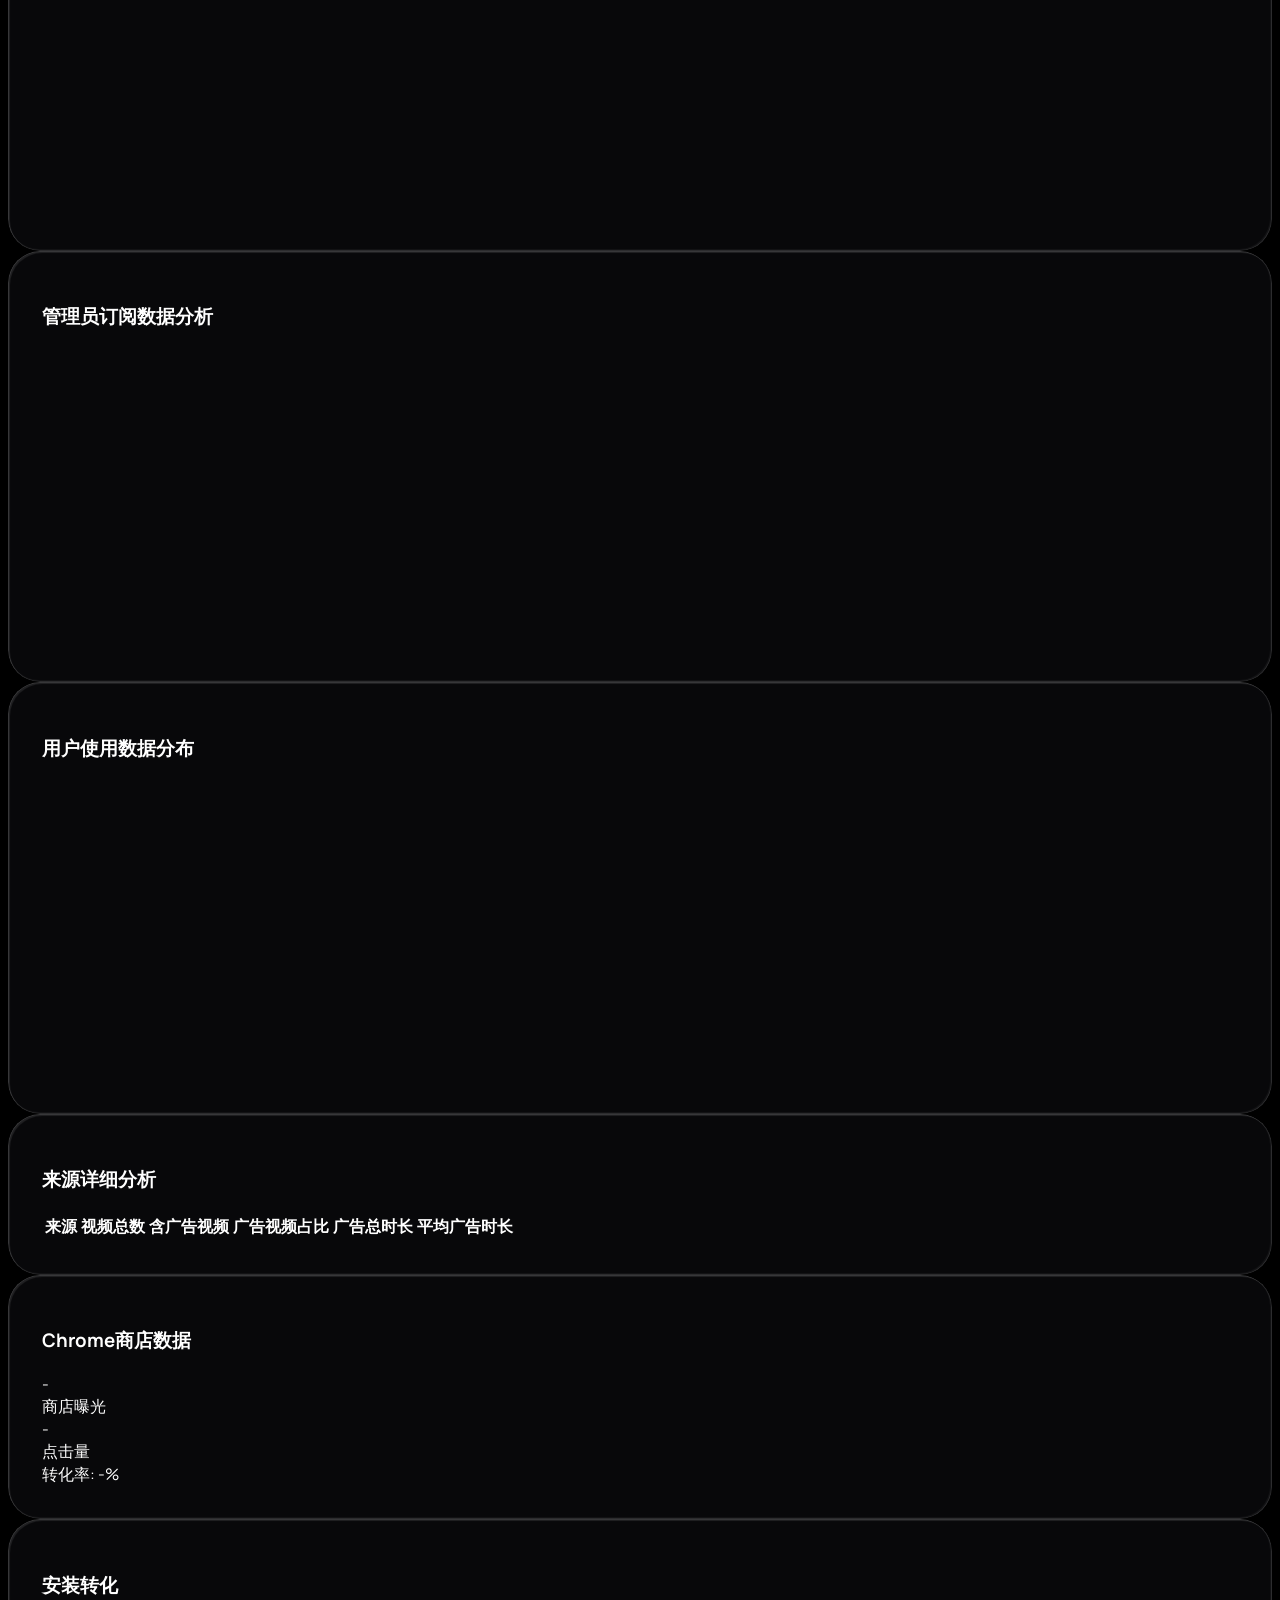
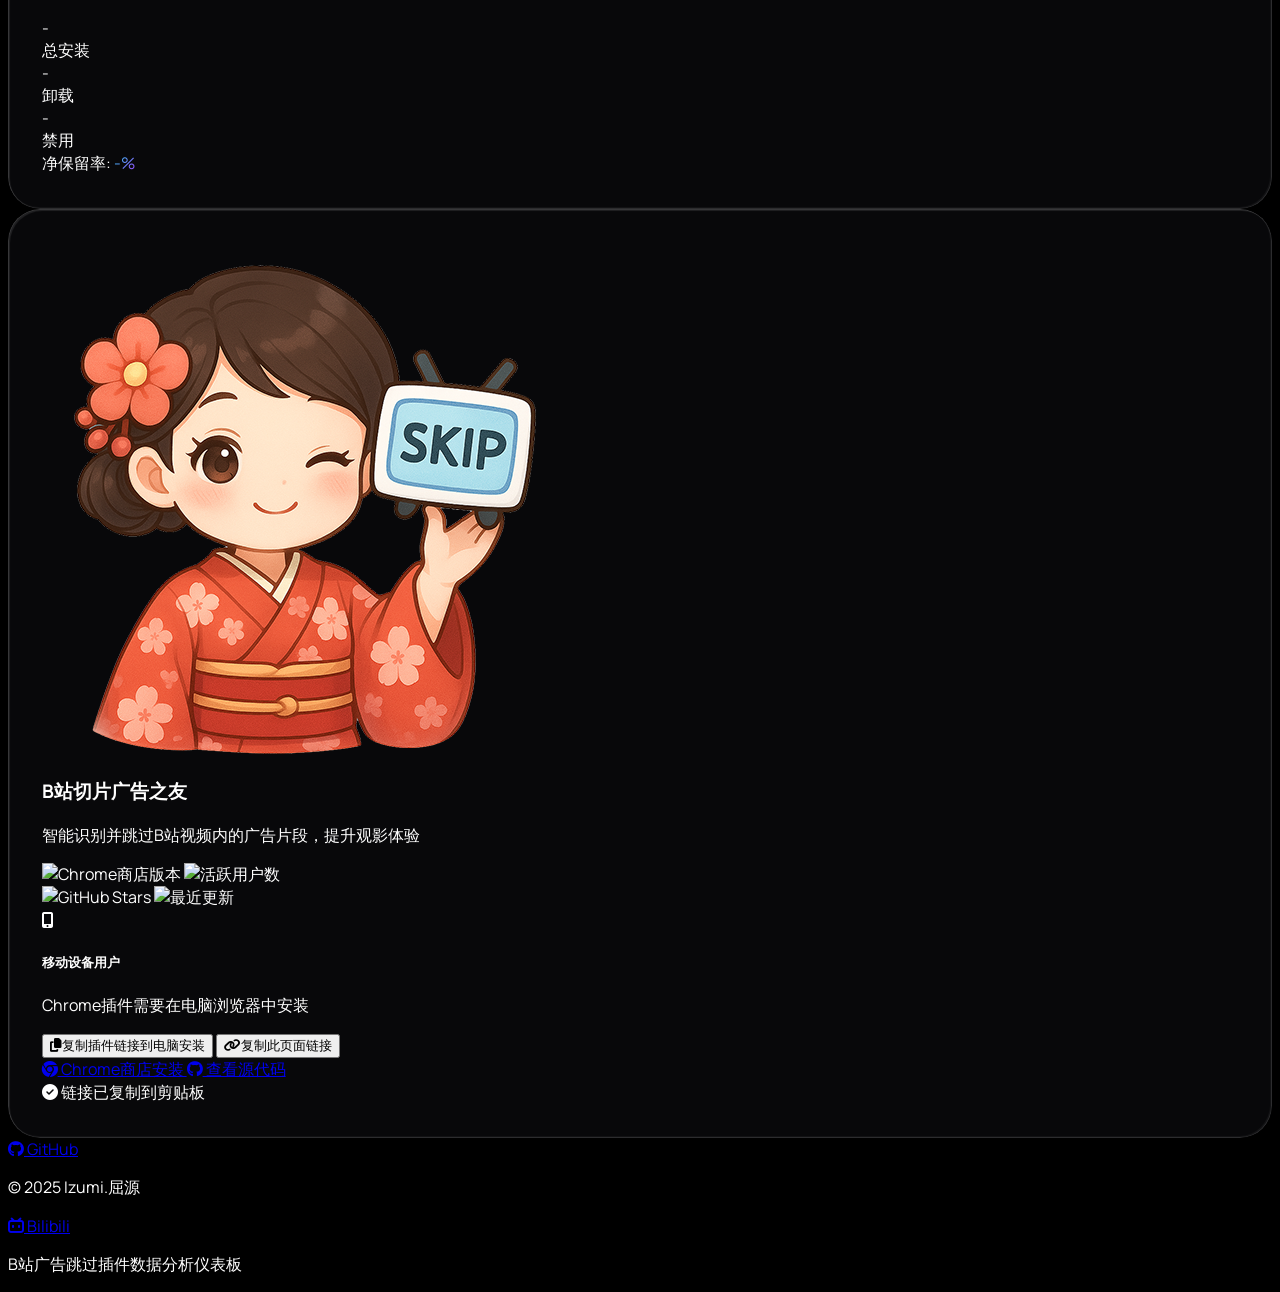
==== commit 3b629d5d: "增加B站的AI博客投稿" ====
--- a/adskip_analyze.html
+++ b/adskip_analyze.html
@@ -246,6 +246,45 @@
                                 <div class="flex justify-between items-center">
                                     <span class="text-white/70">平均广告时长</span>
                                     <span class="text-2xl font-bold text-white" id="avg-duration">-</span>
+                                </div>
+                            </div>
+                        </div>
+                    </div>
+                </div>
+
+                <!-- AI博客视频 -->
+                <div class="col-span-12">
+                    <div class="liquidGlass-wrapper">
+                        <div class="liquidGlass-effect"></div>
+                        <div class="liquidGlass-tint"></div>
+                        <div class="liquidGlass-shine"></div>
+                        <div class="liquidGlass-content relative">
+                            <!-- 创意标签 -->
+                            <div class="absolute -top-3 -left-3 transform -rotate-12 z-10">
+                                <div class="bg-gradient-to-r from-cyan-400 to-fuchsia-400 text-white text-sm px-3 py-1 rounded-lg shadow-lg">
+                                    AI播客实验！
+                                </div>
+                            </div>
+
+                            <!-- 视频卡片 -->
+                            <div class="bg-white/5 backdrop-blur-sm rounded-xl overflow-hidden border border-white/10 mt-4">
+                                <div class="relative">
+                                    <div class="aspect-video">
+                                        <iframe src="https://player.bilibili.com/player.html?isOutside=true&aid=114805532789993&bvid=BV1hL3ez8ERY&cid=30882661520&p=1" scrolling="no" border="0" frameborder="no" framespacing="0" allowfullscreen="true" class="w-full h-full"></iframe>
+                                    </div>
+                                </div>
+                                <div class="p-6">
+                                    <div class="flex items-start justify-between mb-4">
+                                        <div class="flex-1">
+                                            <h3 class="text-xl font-bold text-white mb-2">AI数据分析播客</h3>
+                                            <p class="text-white/70 text-sm leading-relaxed">
+                                                用AI做播客玩玩哈哈……实践情况和预期差不多，生产力还是不太行，远低于HTML和SVG，得另外自己单独剪辑。
+                                                <br>实在有数字的误读就只能打字幕勘误了 😅
+                                                <br>下周更新更多数据了再试着做新博客更新到这里
+                                            </p>
+                                        </div>
+                                        <span class="text-xs text-white/50 ml-4 flex-shrink-0">12-15</span>
+                                    </div>
                                 </div>
                             </div>
                         </div>
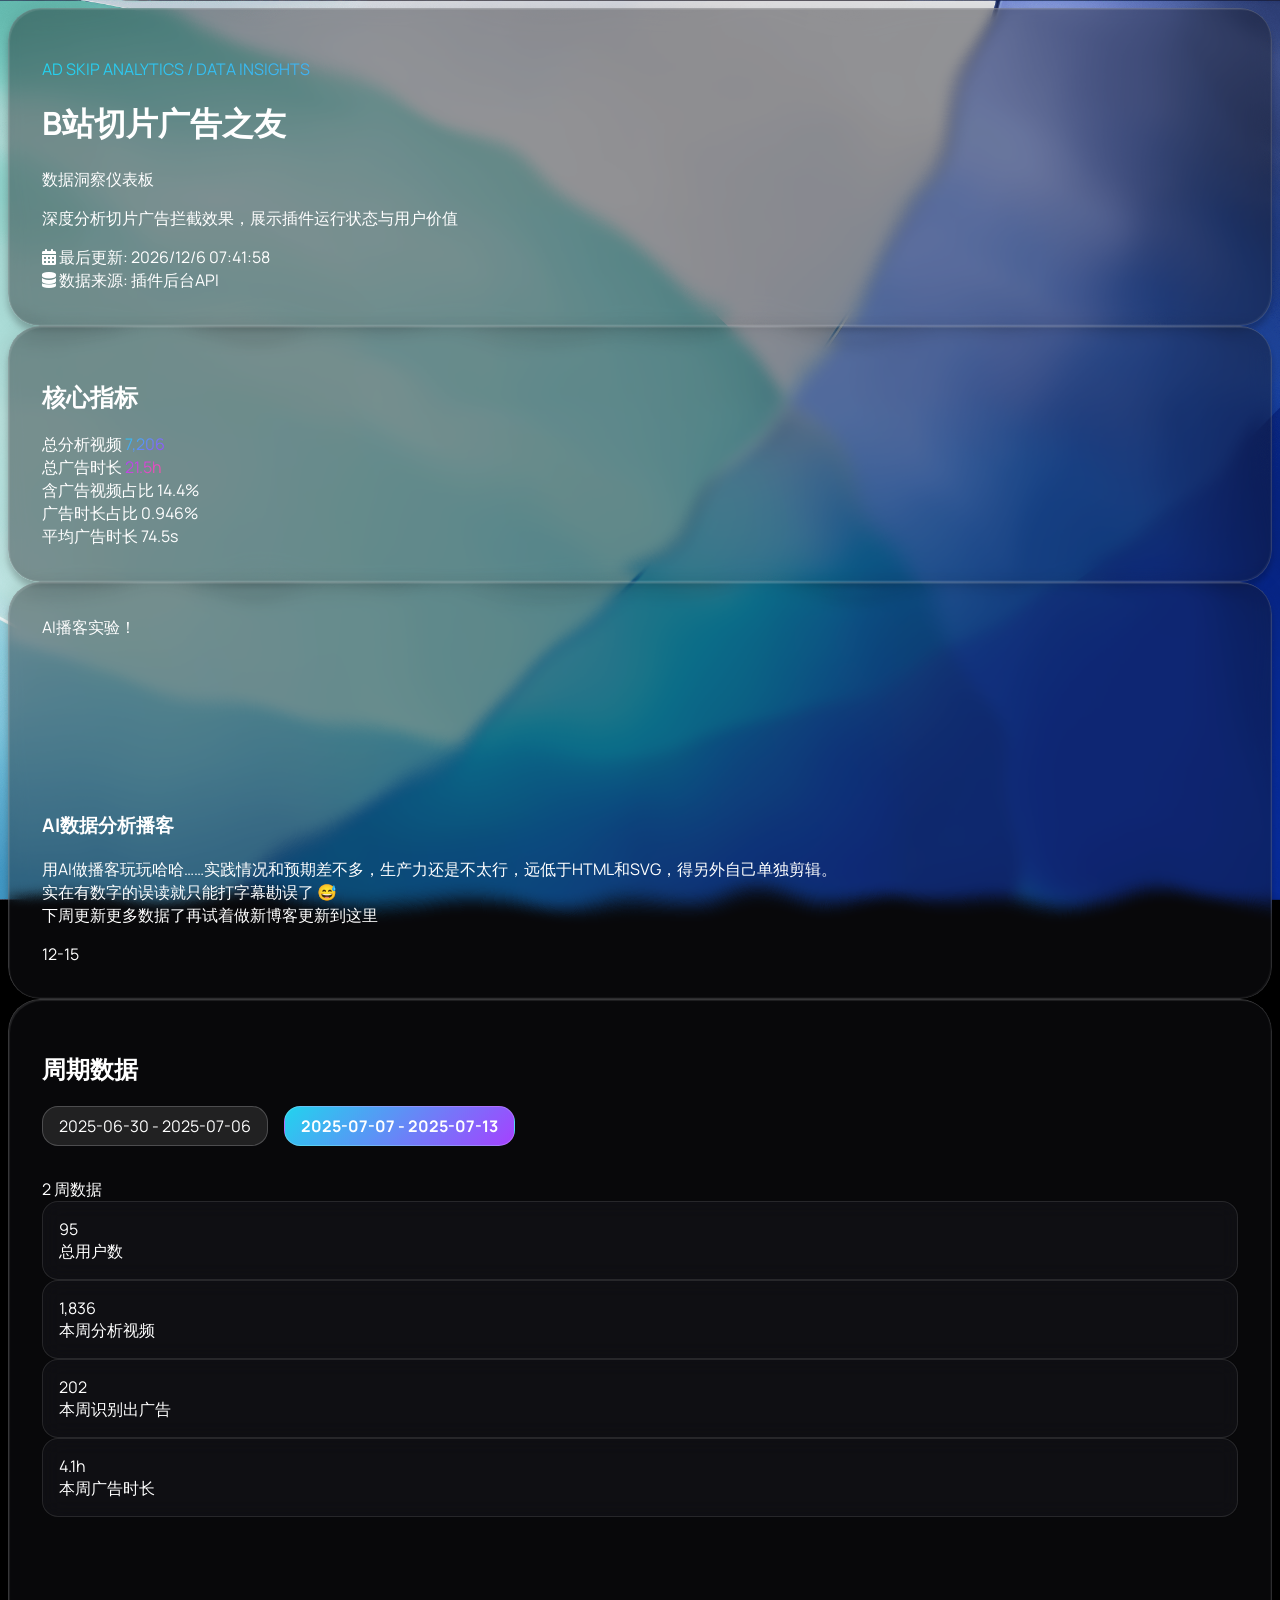
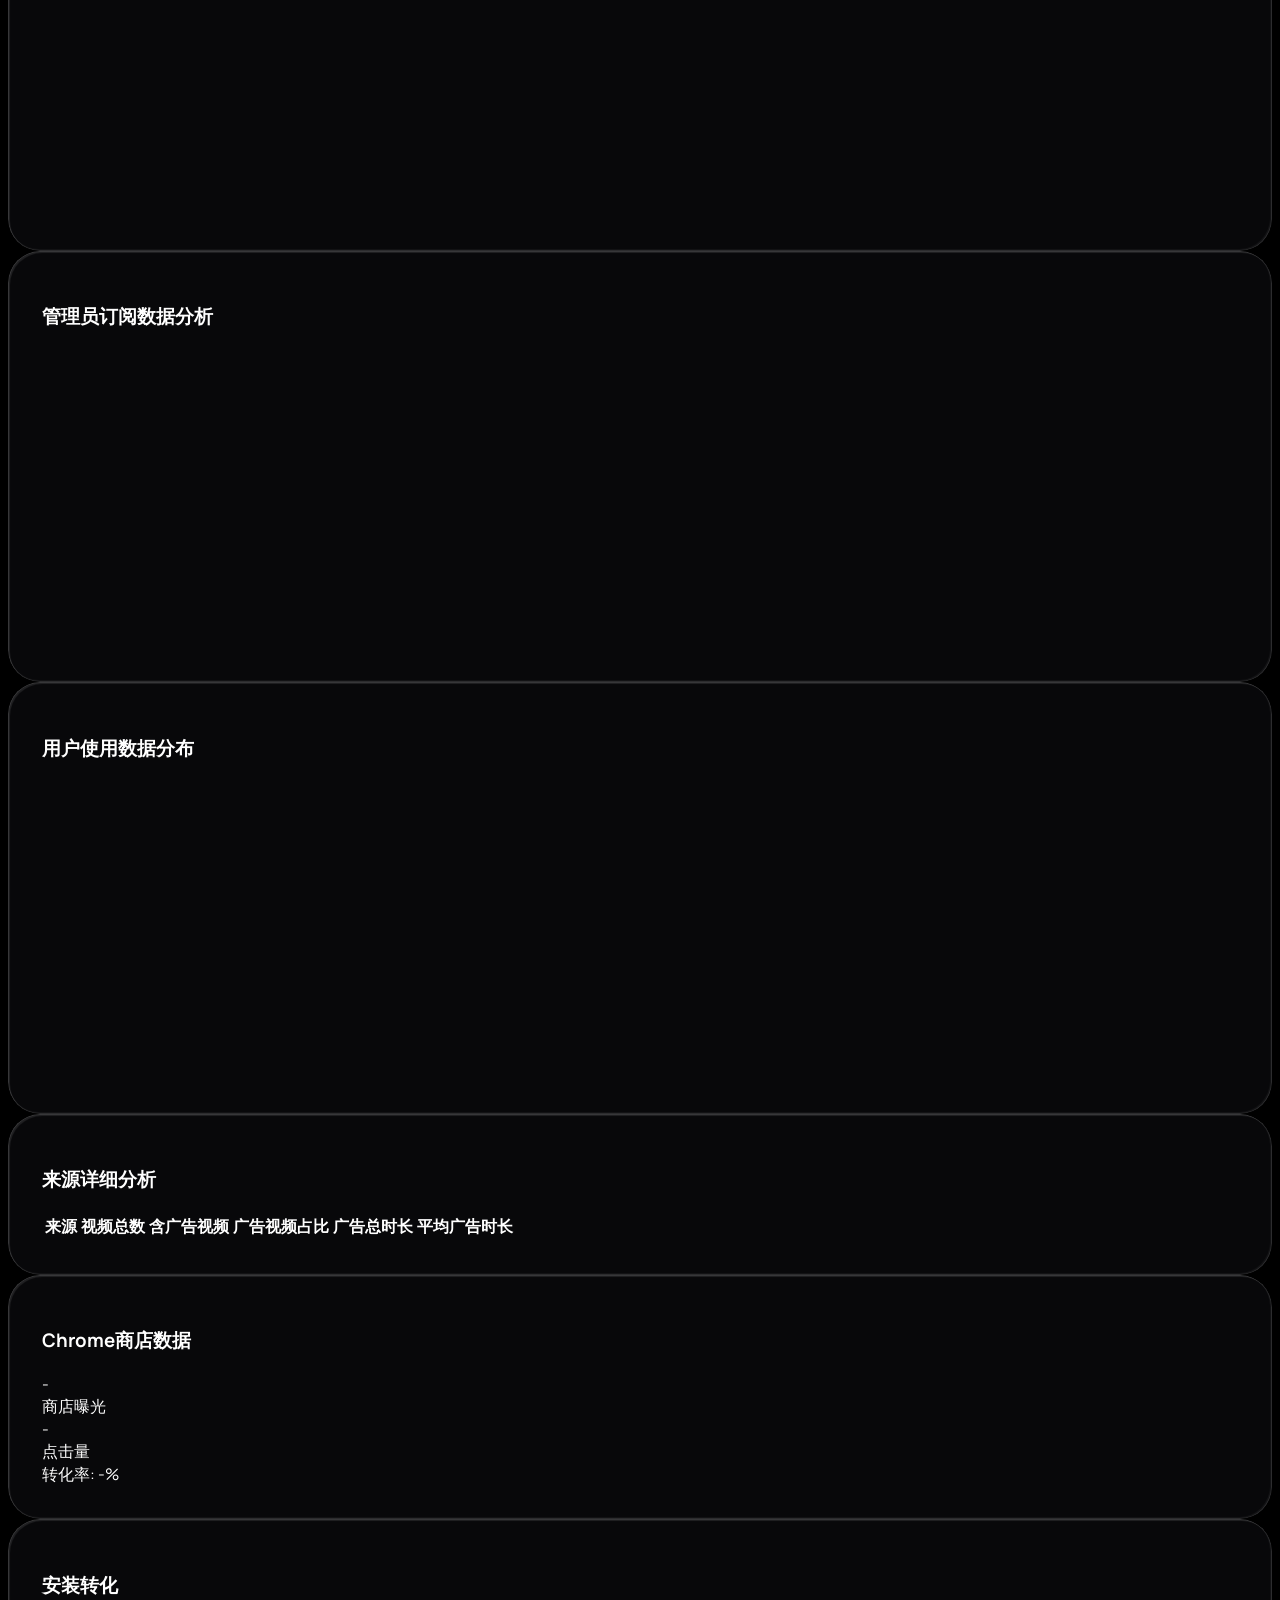
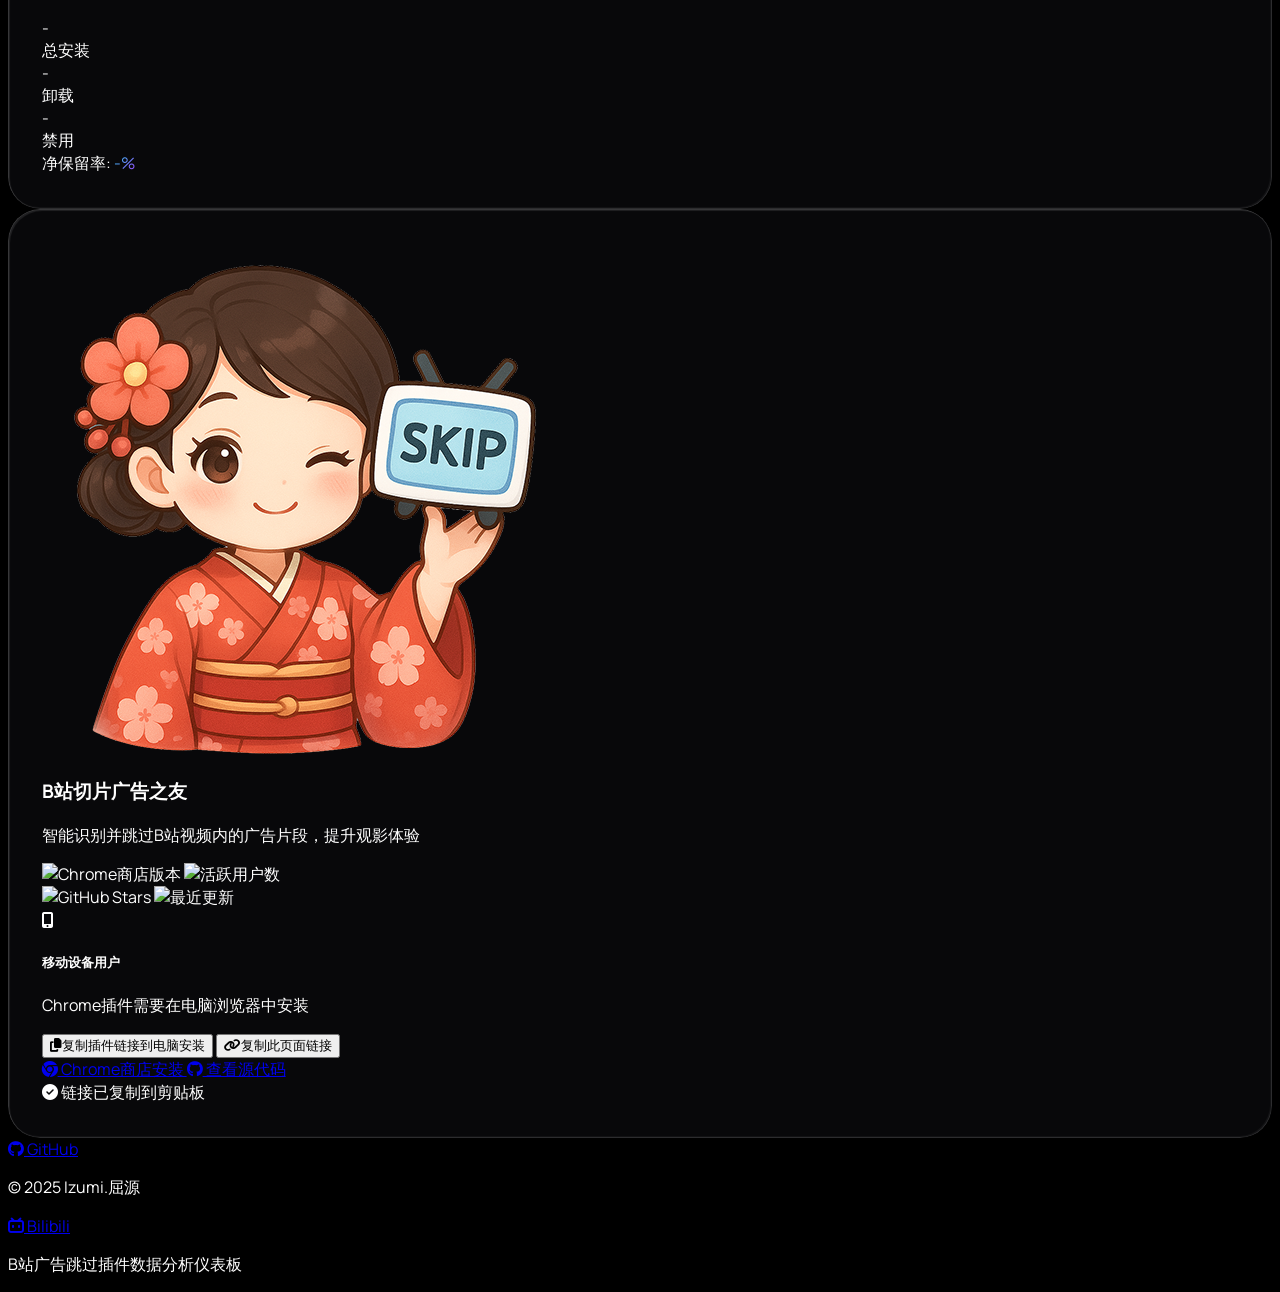
==== commit d254a1a3: "周期数据默认选中最新周期" ====
--- a/adskip_analyze.html
+++ b/adskip_analyze.html
@@ -554,7 +554,7 @@
         <script>
         // 全局数据存储
         let globalData = null;
-        let currentWeekIndex = 0;
+        let currentWeekIndex = 0; // 将在初始化时设置为最新一周
 
         // 加载数据配置文件
         async function loadData() {
@@ -612,6 +612,38 @@
                         users: { totalUsers: 76, totalChurnedUsers: 31, weeklyNewUsers: 8, weeklyChurnedUsers: 6, lowActiveUsers: 12, activeUsers: 33, freeUsers: 71, paidUsers: 4, invitedUsers: 1 },
                         requests: { weeklyTotalRequests: 82, weeklyCacheHits: 8, weeklyCacheUtilization: 0.0975609756097561, weeklyTotalRejections: 15, weeklyUniqueUsers: 14, weeklyUniqueVideos: 81 },
                         analysis: { weeklyVideosAnalyzed: 1442, weeklyAdDuration: 9316, weeklyVideoDuration: 1952242, weeklyAdVideos: 164, weeklyAdTimeRatio: 0.0047719493792265505, weeklyAdVideoRatio: 0.11373092926490985, weeklyAvgAdDuration: 56.80487804878049 }
+                    },
+                    {
+                        weekStart: "2025-07-07",
+                        weekEnd: "2025-07-13",
+                        users: {
+                            totalUsers: 95,
+                            totalChurnedUsers: 43,
+                            weeklyNewUsers: 18,
+                            weeklyChurnedUsers: 5,
+                            lowActiveUsers: 10,
+                            activeUsers: 42,
+                            freeUsers: 90,
+                            paidUsers: 4,
+                            invitedUsers: 1
+                        },
+                        requests: {
+                            weeklyTotalRequests: 1983,
+                            weeklyCacheHits: 147,
+                            weeklyCacheUtilization: 0.07413010590015129,
+                            weeklyTotalRejections: 471,
+                            weeklyUniqueUsers: 48,
+                            weeklyUniqueVideos: 1937
+                        },
+                        analysis: {
+                            weeklyVideosAnalyzed: 1836,
+                            weeklyAdDuration: 14669,
+                            weeklyVideoDuration: 2982451,
+                            weeklyAdVideos: 202,
+                            weeklyAdTimeRatio: 0.004918437888837068,
+                            weeklyAdVideoRatio: 0.11002178649237472,
+                            weeklyAvgAdDuration: 72.61881188118812
+                        }
                     }
                 ],
                 sources: [
@@ -626,6 +658,9 @@
 
         // 初始化仪表板
         function initializeDashboard() {
+            // 设置当前周期为最新的一周
+            currentWeekIndex = globalData.weeks.length - 1;
+
             updateLastUpdateTime();
             updateOverviewMetrics();
             generateWeekTimeline();
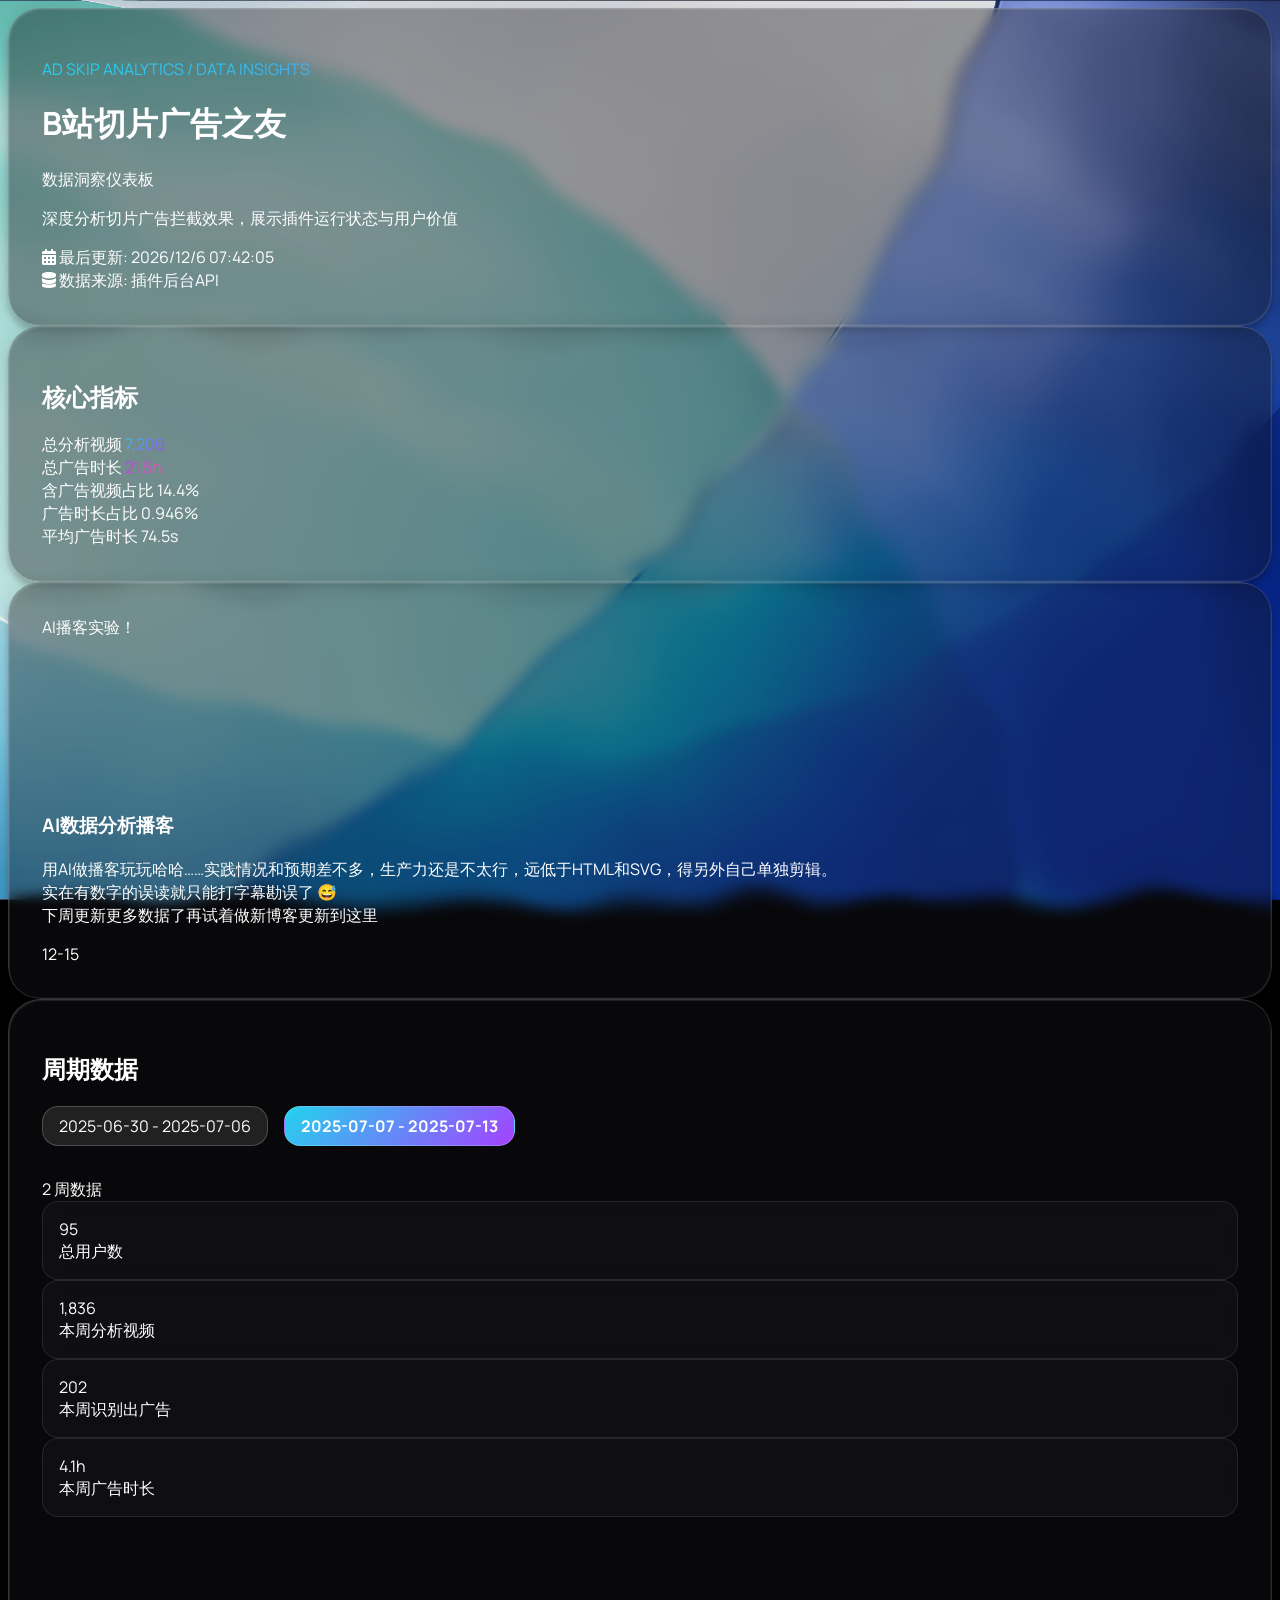
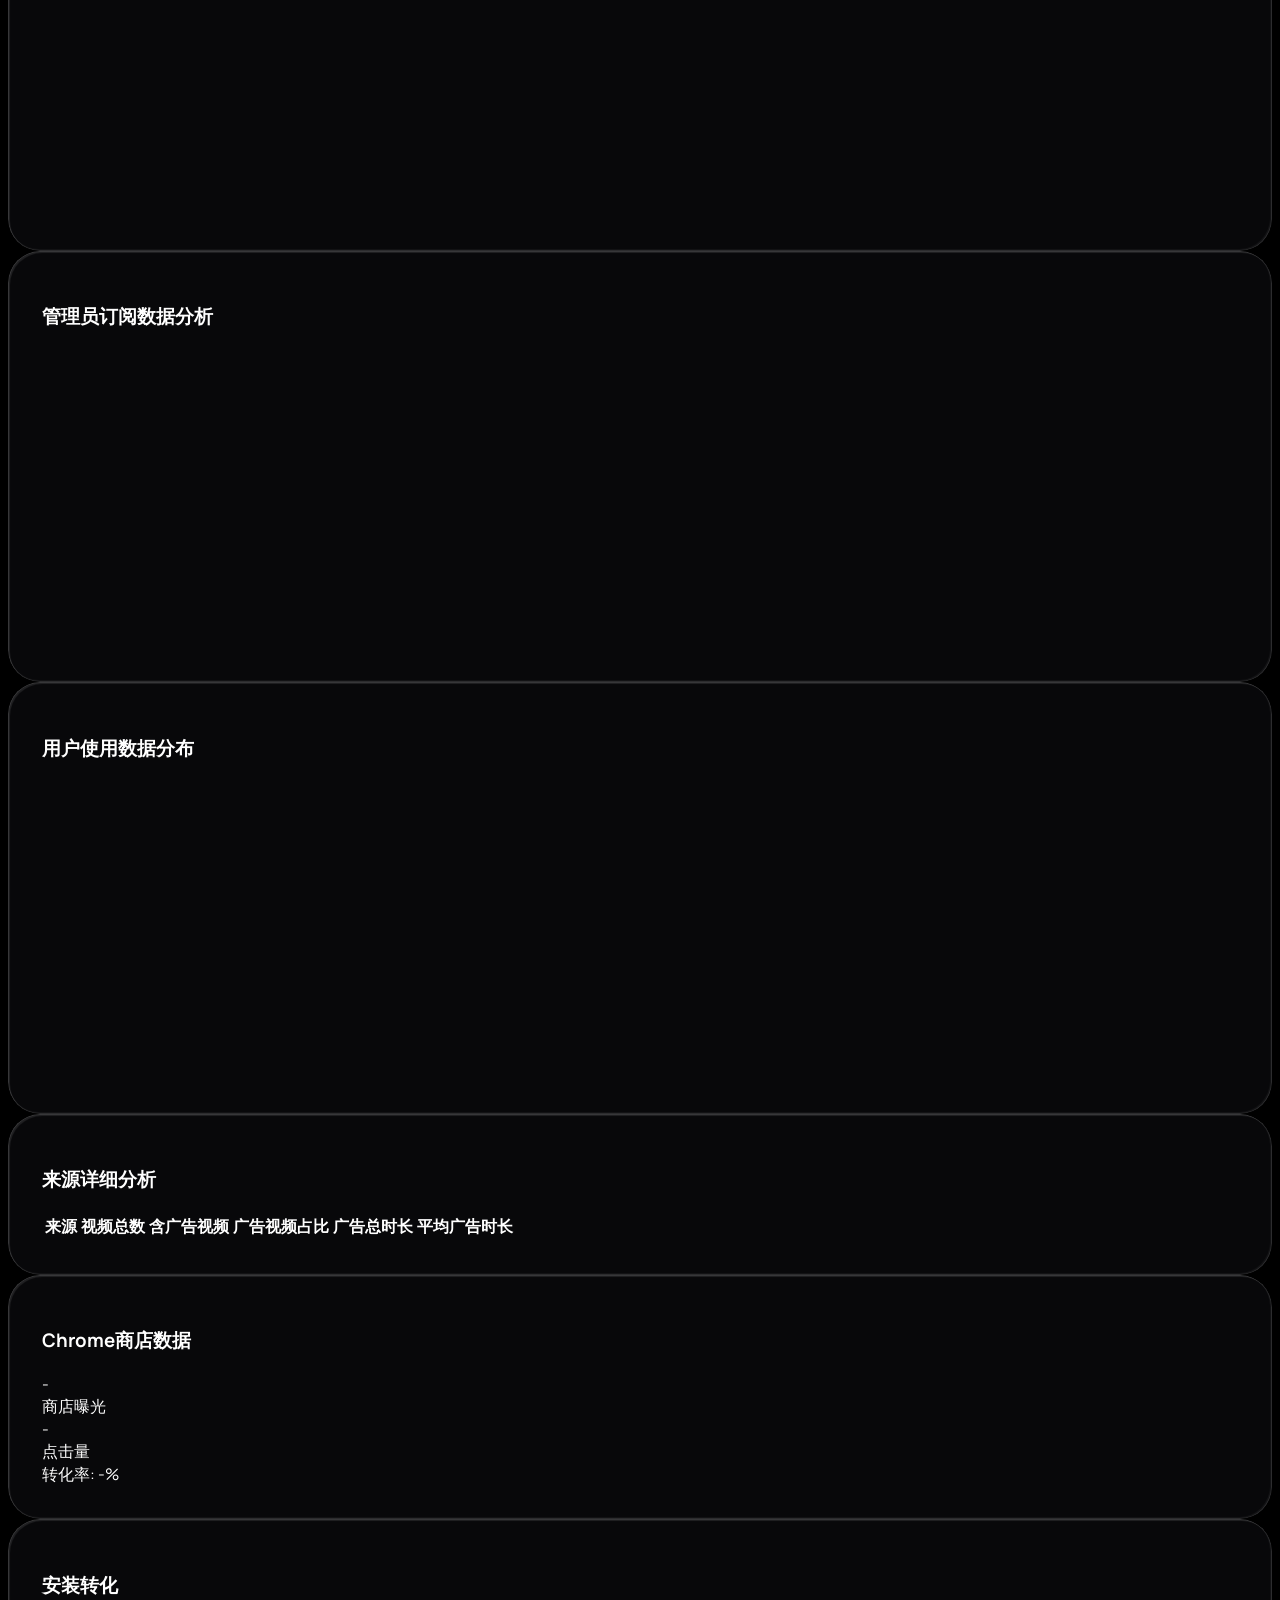
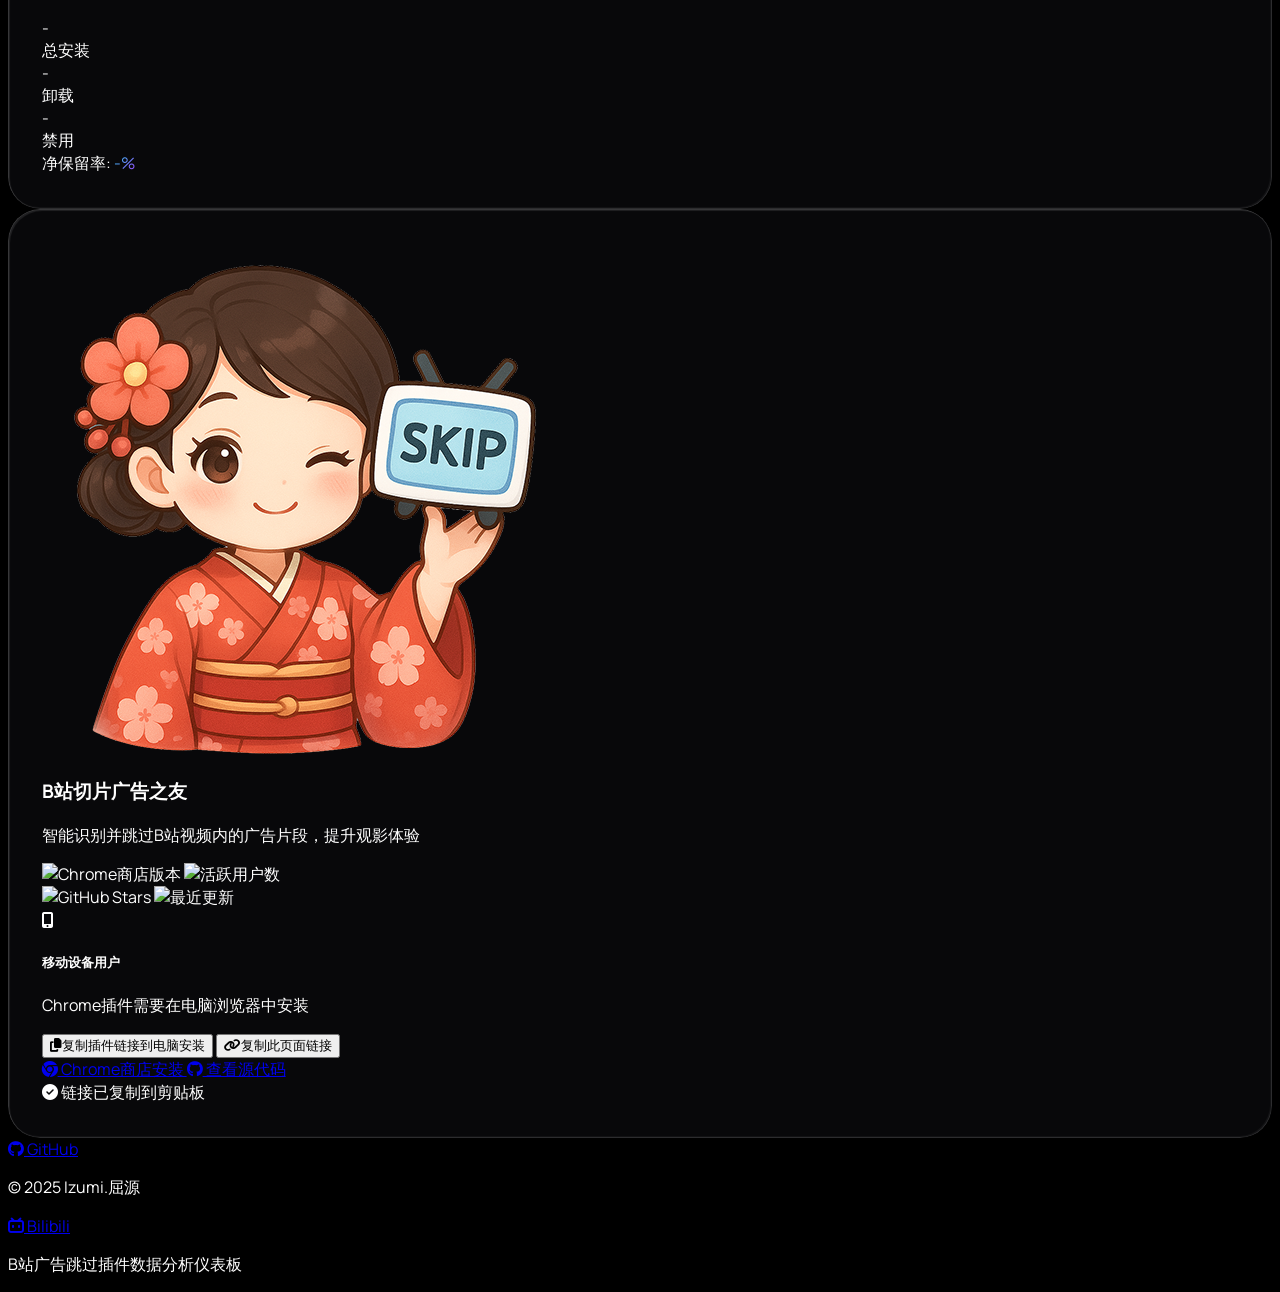
==== commit b9dff328: "调整网页数据显示" ====
--- a/adskip_analyze.html
+++ b/adskip_analyze.html
@@ -968,7 +968,7 @@
                     textStyle: { color: '#fff' }
                 },
                 legend: {
-                    data: ['活跃用户', '分析视频', '拦截广告'],
+                    data: ['活跃用户', '拦截广告', '分析视频'],
                     textStyle: { color: '#fff' },
                     top: 10
                 },
@@ -988,7 +988,7 @@
                 yAxis: [
                     {
                         type: 'value',
-                        name: '用户/视频',
+                        name: '用户数/广告数',
                         nameTextStyle: { color: '#fff' },
                         axisLabel: { color: '#fff' },
                         axisLine: { lineStyle: { color: '#555' } },
@@ -996,7 +996,7 @@
                     },
                     {
                         type: 'value',
-                        name: '广告数',
+                        name: '分析视频数',
                         nameTextStyle: { color: '#fff' },
                         axisLabel: { color: '#fff' },
                         axisLine: { lineStyle: { color: '#555' } },
@@ -1015,22 +1015,22 @@
                         symbolSize: 6
                     },
                     {
-                        name: '分析视频',
+                        name: '拦截广告',
                         type: 'line',
                         yAxisIndex: 0,
-                        data: globalData.weeks.map(week => Math.round(week.analysis.weeklyVideosAnalyzed / 10)), // 缩放显示
-                        lineStyle: { color: '#A541FF', width: 3 },
-                        itemStyle: { color: '#A541FF' },
+                        data: globalData.weeks.map(week => week.analysis.weeklyAdVideos),
+                        lineStyle: { color: '#FF54A2', width: 3 },
+                        itemStyle: { color: '#FF54A2' },
                         symbol: 'circle',
                         symbolSize: 6
                     },
                     {
-                        name: '拦截广告',
+                        name: '分析视频',
                         type: 'line',
                         yAxisIndex: 1,
-                        data: globalData.weeks.map(week => week.analysis.weeklyAdVideos),
-                        lineStyle: { color: '#FF54A2', width: 3 },
-                        itemStyle: { color: '#FF54A2' },
+                        data: globalData.weeks.map(week => week.analysis.weeklyVideosAnalyzed), // 显示真实数值
+                        lineStyle: { color: '#A541FF', width: 3 },
+                        itemStyle: { color: '#A541FF' },
                         symbol: 'circle',
                         symbolSize: 6
                     }
